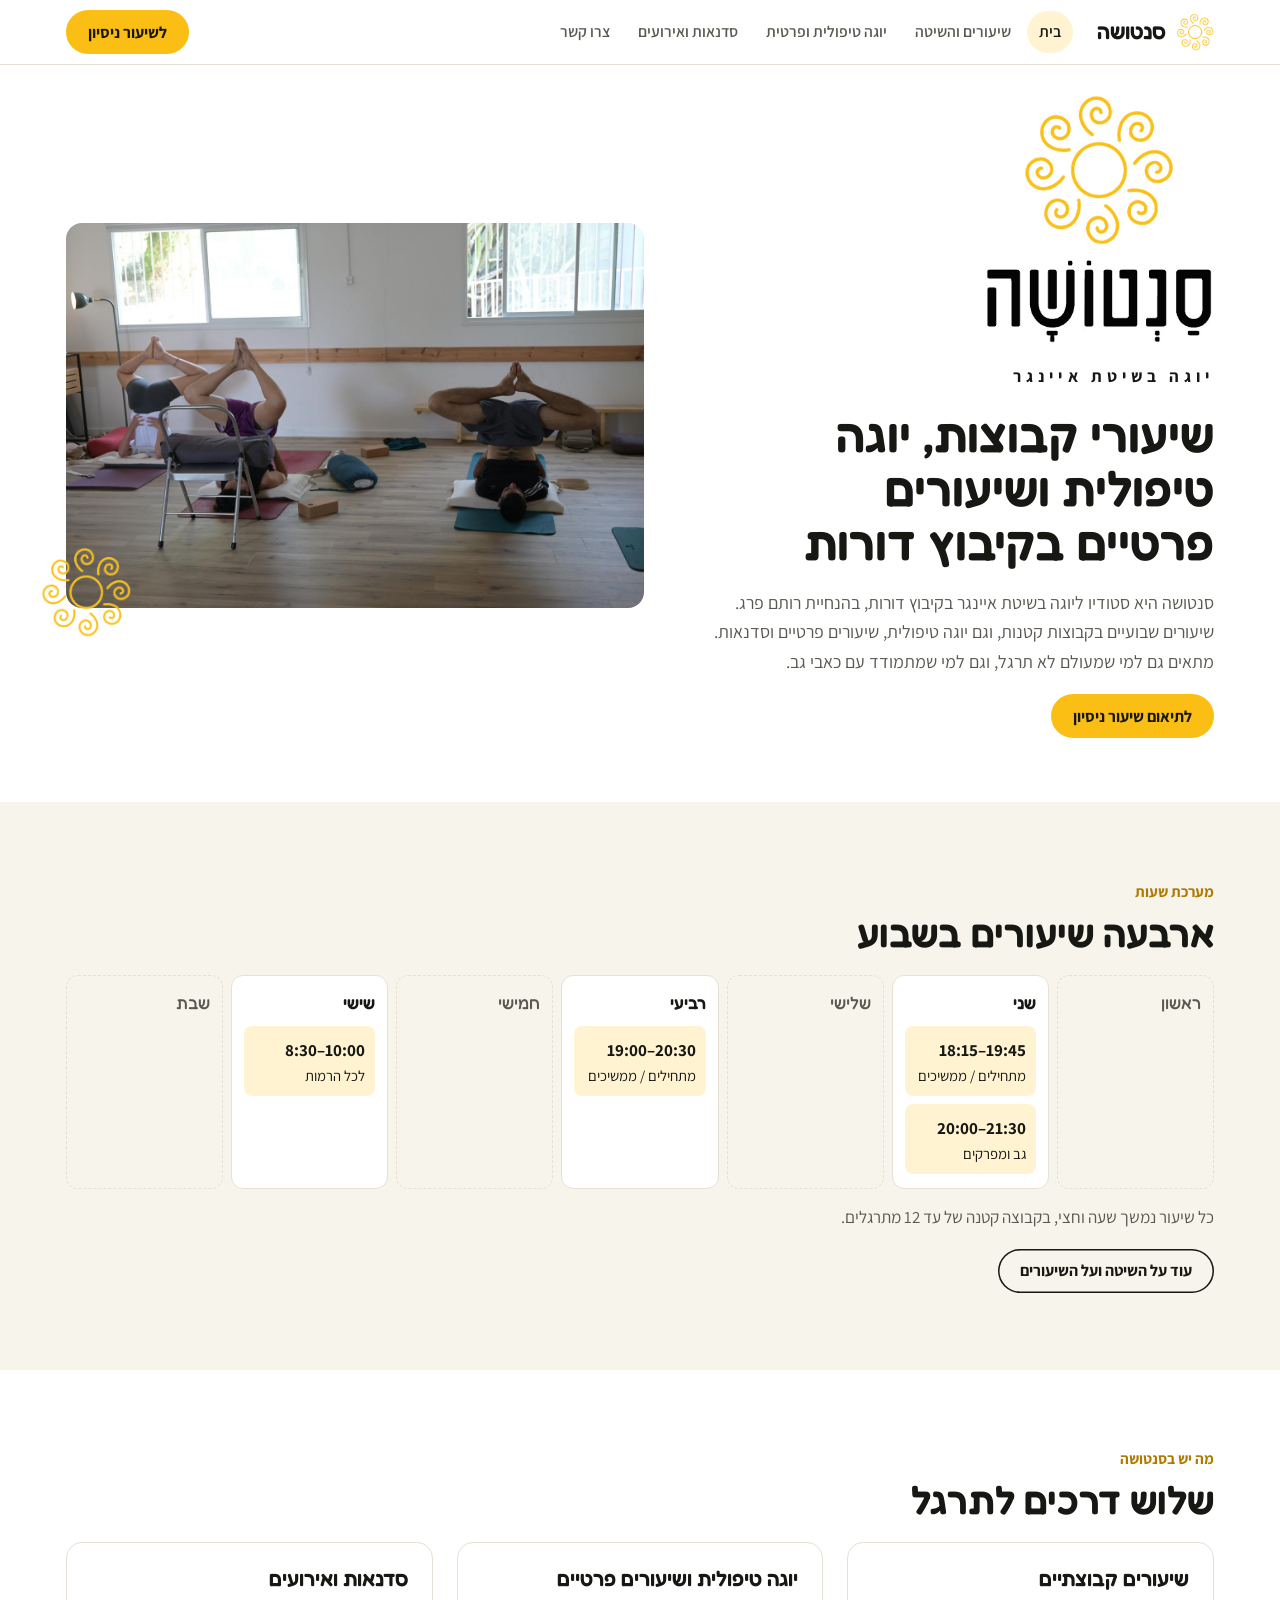
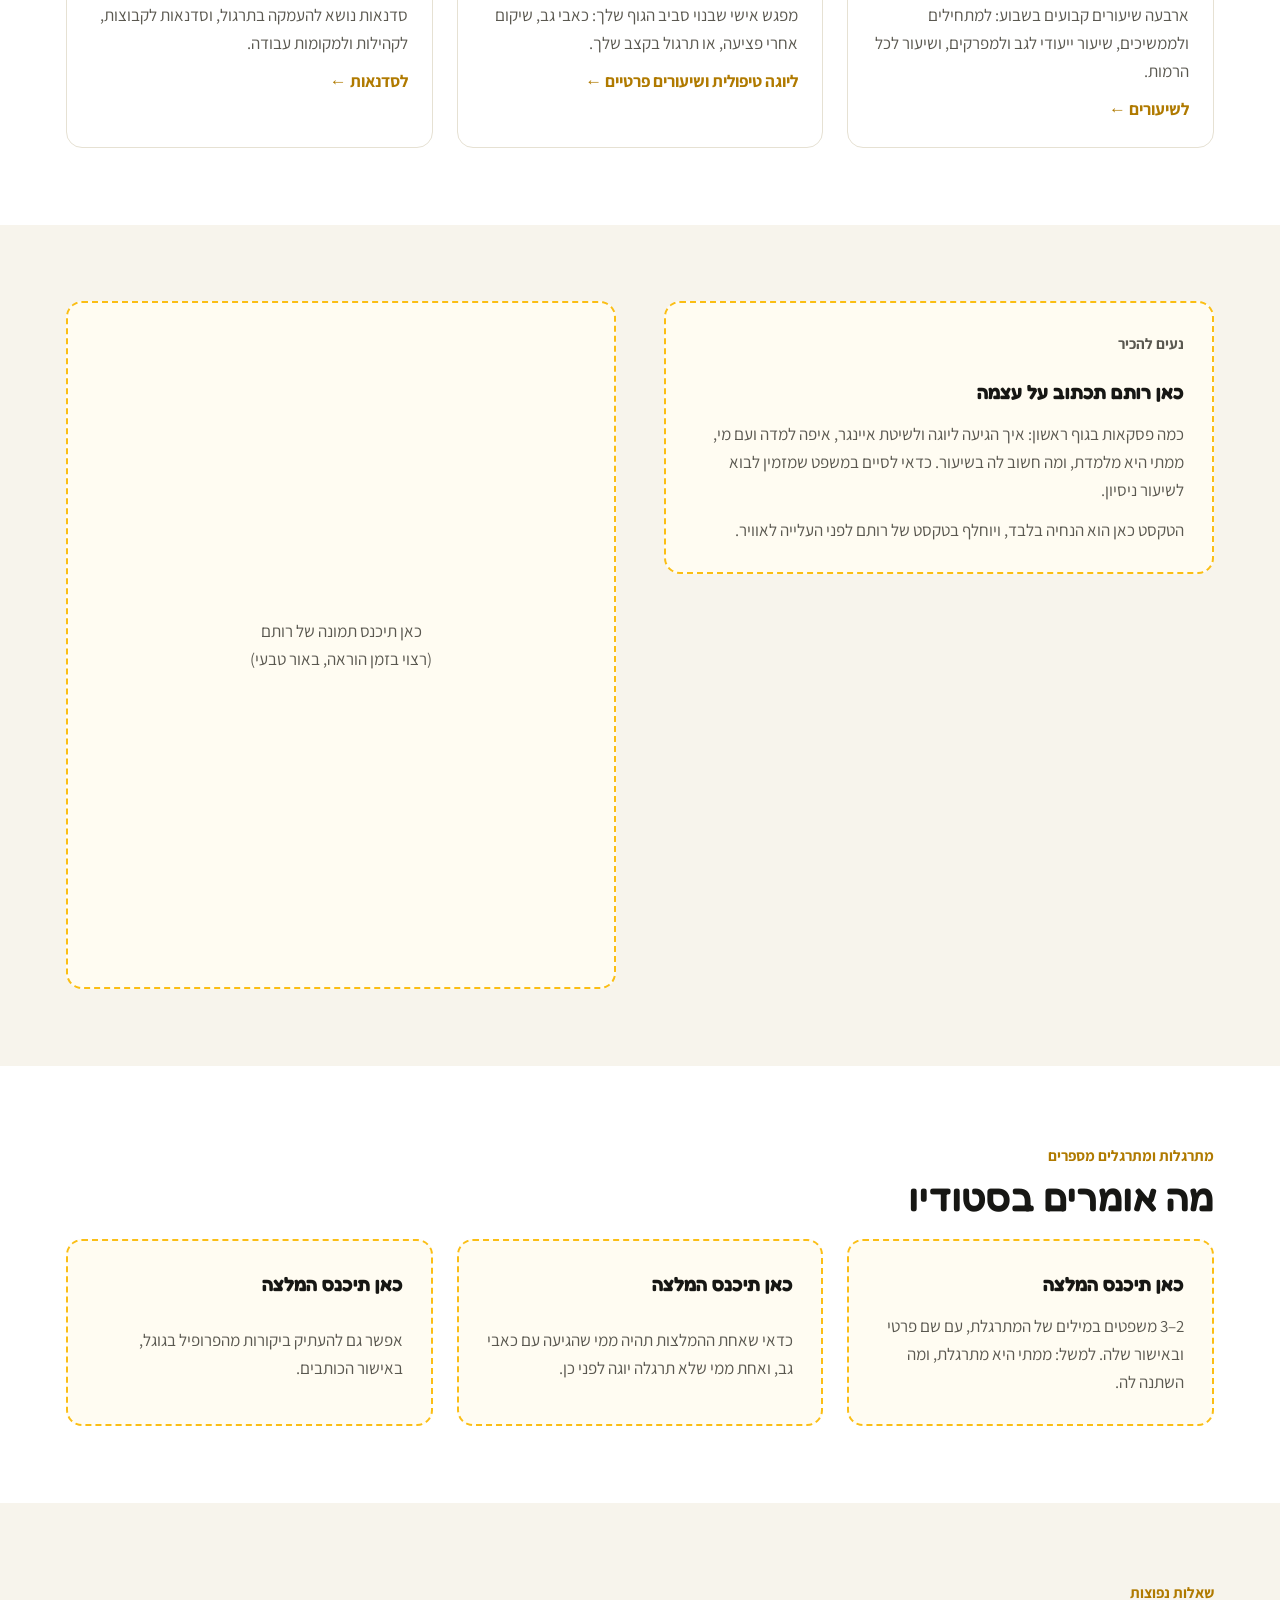
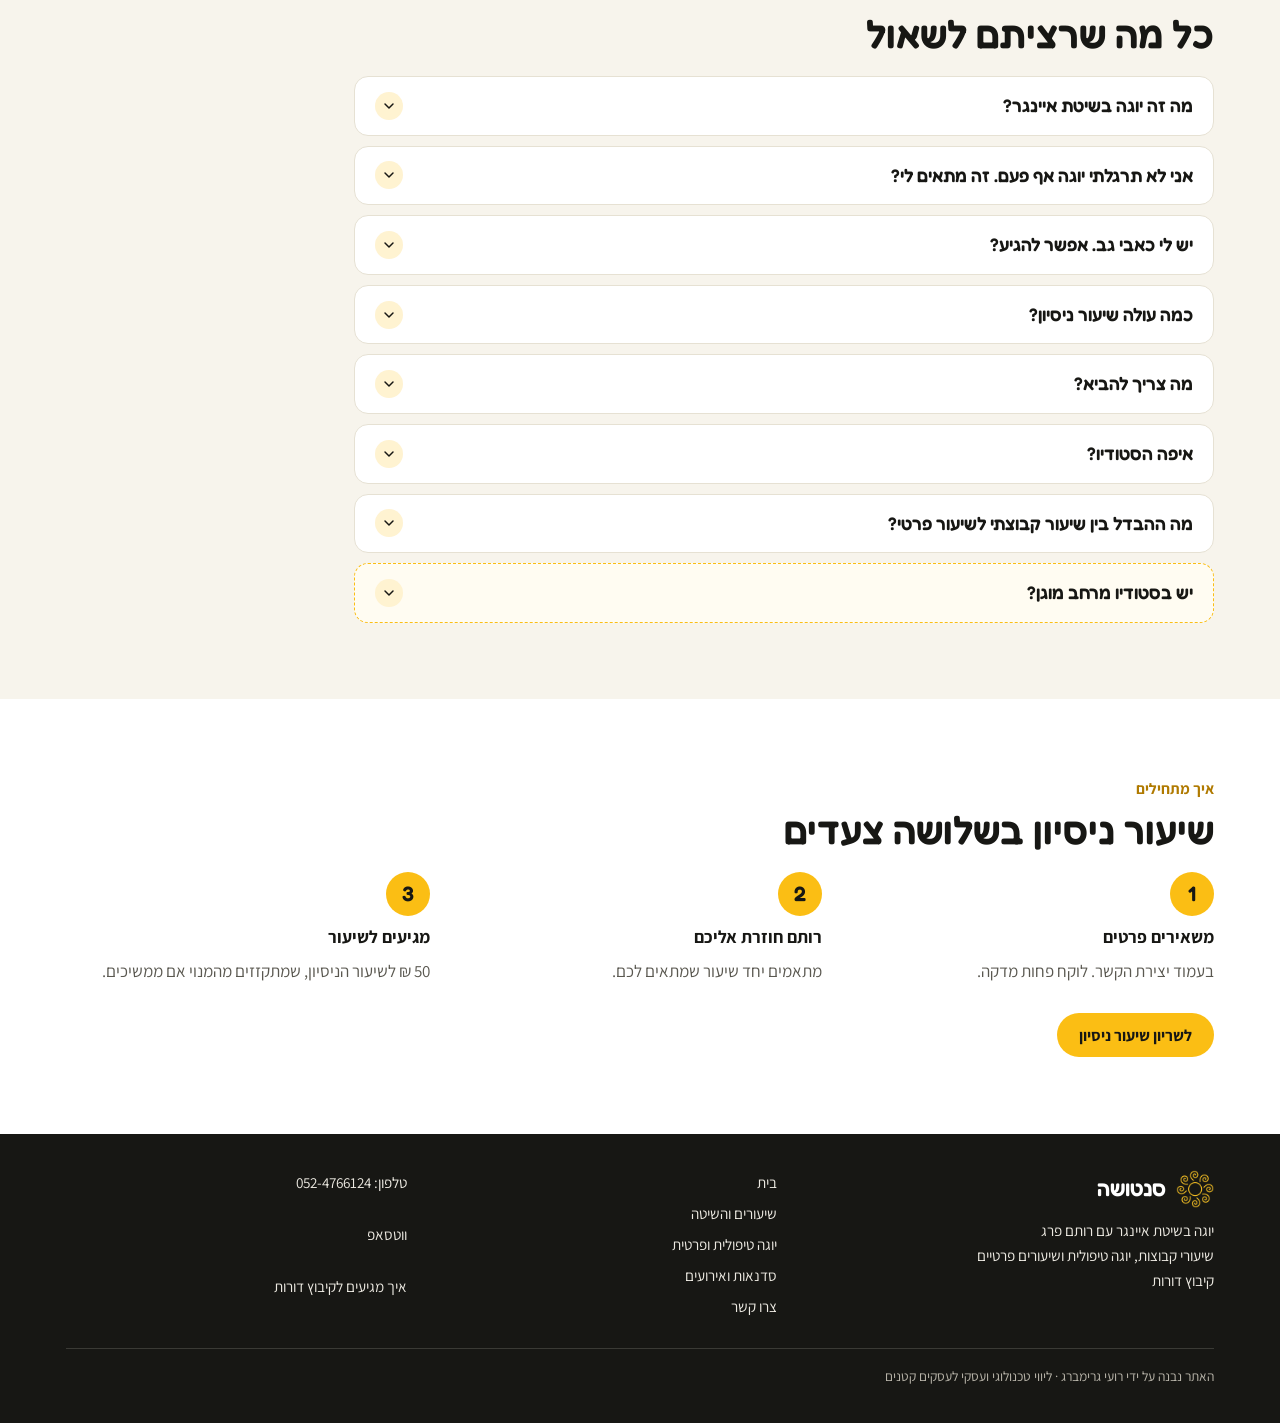
==== index.html @ 76616e7e "Santosha site: move to GitHub Pages, approved wording (Sderot, יוגה טיפולית, כאבי גב תחתון) Co-Autho" ====
<!DOCTYPE html>
<html lang="he" dir="rtl">
<head>
<meta charset="utf-8">
<meta name="viewport" content="width=device-width, initial-scale=1">
<title>יוגה בשיטת איינגר בקיבוץ דורות, ליד שדרות | סנטושה</title>
<meta name="description" content="סנטושה – יוגה בשיטת איינגר עם רותם פרג בקיבוץ דורות, שער הנגב, ליד שדרות. שיעורי קבוצות, יוגה טיפולית, שיעורים פרטיים וסדנאות. שריינו שיעור ניסיון ב-50 ₪.">
<link rel="canonical" href="https://santosha-iyengar-yoga.netlify.app/">
<meta property="og:type" content="website">
<meta property="og:locale" content="he_IL">
<meta property="og:site_name" content="סנטושה">
<meta property="og:url" content="https://santosha-iyengar-yoga.netlify.app/">
<meta property="og:title" content="יוגה בשיטת איינגר בקיבוץ דורות, ליד שדרות | סנטושה">
<meta property="og:description" content="סנטושה – יוגה בשיטת איינגר עם רותם פרג בקיבוץ דורות, שער הנגב, ליד שדרות. שיעורי קבוצות, יוגה טיפולית, שיעורים פרטיים וסדנאות. שריינו שיעור ניסיון ב-50 ₪.">
<meta property="og:image" content="https://santosha-iyengar-yoga.netlify.app/img/og-santosha.jpg">
<meta property="og:image:width" content="1200">
<meta property="og:image:height" content="630">
<meta name="twitter:card" content="summary_large_image">
<script type="application/ld+json">{
 "@context": "https://schema.org",
 "@type": "SportsActivityLocation",
 "name": "סנטושה",
 "description": "סטודיו ליוגה בשיטת איינגר בקיבוץ דורות: שיעורי קבוצות, יוגה טיפולית, שיעורים פרטיים וסדנאות.",
 "url": "https://santosha-iyengar-yoga.netlify.app/",
 "image": "https://santosha-iyengar-yoga.netlify.app/img/og-santosha.jpg",
 "logo": "https://santosha-iyengar-yoga.netlify.app/img/santosha-logo.png",
 "telephone": "+972-52-476-6124",
 "address": {
  "@type": "PostalAddress",
  "addressLocality": "קיבוץ דורות",
  "addressRegion": "מועצה אזורית שער הנגב",
  "addressCountry": "IL"
 },
 "areaServed": [
  "קיבוץ דורות",
  "שער הנגב",
  "שדרות",
  "נתיבות"
 ],
 "openingHoursSpecification": [
  {
   "@type": "OpeningHoursSpecification",
   "dayOfWeek": "https://schema.org/Monday",
   "opens": "18:15",
   "closes": "21:30"
  },
  {
   "@type": "OpeningHoursSpecification",
   "dayOfWeek": "https://schema.org/Wednesday",
   "opens": "19:00",
   "closes": "20:30"
  },
  {
   "@type": "OpeningHoursSpecification",
   "dayOfWeek": "https://schema.org/Friday",
   "opens": "08:30",
   "closes": "10:00"
  }
 ],
 "founder": {
  "@type": "Person",
  "name": "רותם פרג",
  "jobTitle": "מורה ליוגה בשיטת איינגר"
 },
 "knowsAbout": [
  "יוגה בשיטת איינגר",
  "יוגה טיפולית",
  "יוגה לכאבי גב"
 ]
}</script>
<script type="application/ld+json">{
 "@context": "https://schema.org",
 "@type": "FAQPage",
 "mainEntity": [
  {
   "@type": "Question",
   "name": "מה זה יוגה בשיטת איינגר?",
   "acceptedAnswer": {
    "@type": "Answer",
    "text": "שיטה שפיתח ב.ק.ס. איינגר, שמתמקדת בדיוק וביישור נכון של הגוף בכל תנוחה. בשיעור עובדים עם אביזרי עזר כמו כיסאות, לבנים, חגורות ובולסטרים, כך שכל מתרגל יכול להגיע לתנוחה בצורה בטוחה, בכל גיל ובכל מצב גופני."
   }
  },
  {
   "@type": "Question",
   "name": "אני לא תרגלתי יוגה אף פעם. זה מתאים לי?",
   "acceptedAnswer": {
    "@type": "Answer",
    "text": "כן. השיעורים בימי שני ב-18:15 וברביעי ב-19:00 מיועדים למתחילים ולממשיכים, עם הסבר מפורט על כל תנוחה. גם בשיעור לכל הרמות בשישי כל תנוחה מוצגת בכמה גרסאות."
   }
  },
  {
   "@type": "Question",
   "name": "יש לי כאבי גב. אפשר להגיע?",
   "acceptedAnswer": {
    "@type": "Answer",
    "text": "כן. השיעור בימי שני ב-20:00 מוקדש לגב ולמפרקים, עם הרבה תמיכה של אביזרים. חשוב לספר לרותם על הכאב לפני השיעור, ובמקרה של פציעה או כאב חריף להתייעץ קודם עם רופא או פיזיותרפיסט."
   }
  },
  {
   "@type": "Question",
   "name": "כמה עולה שיעור ניסיון?",
   "acceptedAnswer": {
    "@type": "Answer",
    "text": "50 ₪. מי שממשיך למנוי מקבל את הסכום בקיזוז מהתשלום הראשון. פרטים על מנויים וכרטיסיות מקבלים בשיחה עם רותם."
   }
  },
  {
   "@type": "Question",
   "name": "מה צריך להביא?",
   "acceptedAnswer": {
    "@type": "Answer",
    "text": "בגדים נוחים שמאפשרים תנועה ובקבוק מים. מתרגלים יחפים, וכל האביזרים מחכים בסטודיו."
   }
  },
  {
   "@type": "Question",
   "name": "איפה הסטודיו?",
   "acceptedAnswer": {
    "@type": "Answer",
    "text": "בקיבוץ דורות שבמועצה האזורית שער הנגב. את הוראות ההגעה המדויקות רותם שולחת כשמתאמים את השיעור."
   }
  },
  {
   "@type": "Question",
   "name": "מה ההבדל בין שיעור קבוצתי לשיעור פרטי?",
   "acceptedAnswer": {
    "@type": "Answer",
    "text": "בשיעור הקבוצתי מתרגלים עד 12 אנשים, עם תשומת לב אישית בתוך הקבוצה. שיעור פרטי הוא מפגש אחד על אחד, שנבנה סביב צורך מסוים, כמו כאב, פציעה או מגבלה, ומסתיים ברצף תרגול לבית."
   }
  }
 ]
}</script>
<meta name="robots" content="noindex">
<link rel="icon" href="img/santosha-sun.png">
<link rel="preconnect" href="https://fonts.googleapis.com">
<link rel="preconnect" href="https://fonts.gstatic.com" crossorigin>
<link rel="stylesheet" href="https://fonts.googleapis.com/css2?family=Fredoka:wght@500;600&family=Assistant:wght@400;600;700&display=swap">
<link rel="stylesheet" href="css/site.css">
</head>
<body>
<header class="top">
  <div class="wrap">
    <a class="brand" href="index.html"><img src="img/santosha-sun.png" alt="">סנטושה</a>
    <nav class="nav" aria-label="ניווט ראשי"><a href="index.html">בית</a><a href="classes.html">שיעורים והשיטה</a><a href="private.html">יוגה טיפולית ופרטית</a><a href="workshops.html">סדנאות ואירועים</a><a href="contact.html">צרו קשר</a></nav>
    <a class="btn" href="contact.html">לשיעור ניסיון</a>
  </div>
</header>
<main>

<section class="hero">
  <div class="wrap">
    <div class="hero-text">
      <img class="hero-logo" src="img/santosha-logo.png" alt="סנטושה">
      <p class="method">יוגה בשיטת איינגר</p>
      <h1>שיעורי קבוצות, יוגה טיפולית ושיעורים פרטיים בקיבוץ דורות</h1>
      <p class="lead">סנטושה היא סטודיו ליוגה בשיטת איינגר בקיבוץ דורות, בהנחיית רותם פרג. שיעורים שבועיים בקבוצות קטנות, וגם יוגה טיפולית, שיעורים פרטיים וסדנאות. מתאים גם למי שמעולם לא תרגל, וגם למי שמתמודד עם כאבי גב.</p>
      <div class="hero-cta"><a class="btn" href="contact.html">לתיאום שיעור ניסיון</a></div>
    </div>
    <div class="hero-photo">
      <img class="photo" src="img/iyengar-yoga-class-dorot.jpg" alt="מתרגלים בשיעור, בתנוחות הפוכות עם כיסא, בולסטרים ולבנים">
      <img class="sunmark" src="img/santosha-sun.png" alt="">
    </div>
  </div>
</section>
<section class="band alt">
  <div class="wrap">
    <p class="eyebrow">מערכת שעות</p>
    <h2>ארבעה שיעורים בשבוע</h2>
    <div class="week" role="list">
  <div class="day off" role="listitem"><span class="dn">ראשון</span></div>
  <div class="day" role="listitem"><span class="dn">שני</span>
    <div class="cls"><span class="t">18:15–19:45</span><span class="n">מתחילים / ממשיכים</span></div>
    <div class="cls"><span class="t">20:00–21:30</span><span class="n">גב ומפרקים</span></div></div>
  <div class="day off" role="listitem"><span class="dn">שלישי</span></div>
  <div class="day" role="listitem"><span class="dn">רביעי</span>
    <div class="cls"><span class="t">19:00–20:30</span><span class="n">מתחילים / ממשיכים</span></div></div>
  <div class="day off" role="listitem"><span class="dn">חמישי</span></div>
  <div class="day" role="listitem"><span class="dn">שישי</span>
    <div class="cls"><span class="t">8:30–10:00</span><span class="n">לכל הרמות</span></div></div>
  <div class="day off" role="listitem"><span class="dn">שבת</span></div>
</div>
    <p class="week-note">כל שיעור נמשך שעה וחצי, בקבוצה קטנה של עד 12 מתרגלים.</p>
    <p style="margin-top:18px"><a class="btn ghost" href="classes.html">עוד על השיטה ועל השיעורים</a></p>
  </div>
</section>
<section class="band">
  <div class="wrap">
    <p class="eyebrow">מה יש בסנטושה</p>
    <h2>שלוש דרכים לתרגל</h2>
    <div class="grid3">
      <a class="card" href="classes.html"><h3>שיעורים קבוצתיים</h3><p>ארבעה שיעורים קבועים בשבוע: למתחילים ולממשיכים, שיעור ייעודי לגב ולמפרקים, ושיעור לכל הרמות.</p><span class="more">לשיעורים ←</span></a>
      <a class="card" href="private.html"><h3>יוגה טיפולית ושיעורים פרטיים</h3><p>מפגש אישי שבנוי סביב הגוף שלך: כאבי גב, שיקום אחרי פציעה, או תרגול בקצב שלך.</p><span class="more">ליוגה טיפולית ושיעורים פרטיים ←</span></a>
      <a class="card" href="workshops.html"><h3>סדנאות ואירועים</h3><p>סדנאות נושא להעמקה בתרגול, וסדנאות לקבוצות, לקהילות ולמקומות עבודה.</p><span class="more">לסדנאות ←</span></a>
    </div>
  </div>
</section>
<section class="band alt" id="rotem">
  <div class="wrap grid2" style="align-items:start">
    <div class="placeholder">
      <p class="eyebrow">נעים להכיר</p>
      <strong>כאן רותם תכתוב על עצמה</strong>
      <p>כמה פסקאות בגוף ראשון: איך הגיעה ליוגה ולשיטת איינגר, איפה למדה ועם מי, ממתי היא מלמדת, ומה חשוב לה בשיעור. כדאי לסיים במשפט שמזמין לבוא לשיעור ניסיון.</p>
      <p>הטקסט כאן הוא הנחיה בלבד, ויוחלף בטקסט של רותם לפני העלייה לאוויר.</p>
    </div>
    <div class="ph-photo">כאן תיכנס תמונה של רותם<br>(רצוי בזמן הוראה, באור טבעי)</div>
  </div>
</section>
<section class="band" id="reviews">
  <div class="wrap">
    <p class="eyebrow">מתרגלות ומתרגלים מספרים</p>
    <h2>מה אומרים בסטודיו</h2>
    <div class="grid3">
      <div class="placeholder"><strong>כאן תיכנס המלצה</strong><p>2–3 משפטים במילים של המתרגלת, עם שם פרטי ובאישור שלה. למשל: ממתי היא מתרגלת, ומה השתנה לה.</p></div>
      <div class="placeholder"><strong>כאן תיכנס המלצה</strong><p>כדאי שאחת ההמלצות תהיה ממי שהגיעה עם כאבי גב, ואחת ממי שלא תרגלה יוגה לפני כן.</p></div>
      <div class="placeholder"><strong>כאן תיכנס המלצה</strong><p>אפשר גם להעתיק ביקורות מהפרופיל בגוגל, באישור הכותבים.</p></div>
    </div>
  </div>
</section>
<section class="band alt" id="faq">
  <div class="wrap">
    <p class="eyebrow">שאלות נפוצות</p>
    <h2>כל מה שרציתם לשאול</h2>
    <div class="faq"><details><summary>מה זה יוגה בשיטת איינגר?</summary><p>שיטה שפיתח ב.ק.ס. איינגר, שמתמקדת בדיוק וביישור נכון של הגוף בכל תנוחה. בשיעור עובדים עם אביזרי עזר כמו כיסאות, לבנים, חגורות ובולסטרים, כך שכל מתרגל יכול להגיע לתנוחה בצורה בטוחה, בכל גיל ובכל מצב גופני.</p></details><details><summary>אני לא תרגלתי יוגה אף פעם. זה מתאים לי?</summary><p>כן. השיעורים בימי שני ב-18:15 וברביעי ב-19:00 מיועדים למתחילים ולממשיכים, עם הסבר מפורט על כל תנוחה. גם בשיעור לכל הרמות בשישי כל תנוחה מוצגת בכמה גרסאות.</p></details><details><summary>יש לי כאבי גב. אפשר להגיע?</summary><p>כן. השיעור בימי שני ב-20:00 מוקדש לגב ולמפרקים, עם הרבה תמיכה של אביזרים. חשוב לספר לרותם על הכאב לפני השיעור, ובמקרה של פציעה או כאב חריף להתייעץ קודם עם רופא או פיזיותרפיסט.</p></details><details><summary>כמה עולה שיעור ניסיון?</summary><p>50 ₪. מי שממשיך למנוי מקבל את הסכום בקיזוז מהתשלום הראשון. פרטים על מנויים וכרטיסיות מקבלים בשיחה עם רותם.</p></details><details><summary>מה צריך להביא?</summary><p>בגדים נוחים שמאפשרים תנועה ובקבוק מים. מתרגלים יחפים, וכל האביזרים מחכים בסטודיו.</p></details><details><summary>איפה הסטודיו?</summary><p>בקיבוץ דורות שבמועצה האזורית שער הנגב. את הוראות ההגעה המדויקות רותם שולחת כשמתאמים את השיעור.</p></details><details><summary>מה ההבדל בין שיעור קבוצתי לשיעור פרטי?</summary><p>בשיעור הקבוצתי מתרגלים עד 12 אנשים, עם תשומת לב אישית בתוך הקבוצה. שיעור פרטי הוא מפגש אחד על אחד, שנבנה סביב צורך מסוים, כמו כאב, פציעה או מגבלה, ומסתיים ברצף תרגול לבית.</p></details><details class="todo"><summary>יש בסטודיו מרחב מוגן?</summary><p>כאן רותם תכתוב את התשובה: איפה המרחב המוגן הקרוב ומה עושים בזמן התרעה. (עד שתיכתב תשובה, השאלה הזו לא נכנסת לנתונים המובנים.)</p></details></div>
  </div>
</section>
<section class="band">
  <div class="wrap">
    <p class="eyebrow">איך מתחילים</p>
    <h2>שיעור ניסיון בשלושה צעדים</h2>
    <ol class="steps">
      <li><strong>משאירים פרטים</strong><span>בעמוד יצירת הקשר. לוקח פחות מדקה.</span></li>
      <li><strong>רותם חוזרת אליכם</strong><span>מתאמים יחד שיעור שמתאים לכם.</span></li>
      <li><strong>מגיעים לשיעור</strong><span>50 ₪ לשיעור הניסיון, שמתקזזים מהמנוי אם ממשיכים.</span></li>
    </ol>
    <p style="margin-top:28px"><a class="btn" href="contact.html">לשריון שיעור ניסיון</a></p>
  </div>
</section>
</main>
<footer>
  <div class="wrap">
    <div>
      <a class="brand" href="index.html"><img src="img/santosha-sun.png" alt="">סנטושה</a>
      <p style="margin-top:10px">יוגה בשיטת איינגר עם רותם פרג<br>שיעורי קבוצות, יוגה טיפולית ושיעורים פרטיים<br>קיבוץ דורות</p>
    </div>
    <ul><li><a href="index.html">בית</a></li><li><a href="classes.html">שיעורים והשיטה</a></li><li><a href="private.html">יוגה טיפולית ופרטית</a></li><li><a href="workshops.html">סדנאות ואירועים</a></li><li><a href="contact.html">צרו קשר</a></li></ul>
    <ul>
      <li>טלפון: <span class="ltr">052-4766124</span></li>
      <li><a href="https://wa.me/972524766124">ווטסאפ</a></li>
      <li><a href="https://www.google.com/maps/search/?api=1&query=%D7%A7%D7%99%D7%91%D7%95%D7%A5+%D7%93%D7%95%D7%A8%D7%95%D7%AA">איך מגיעים לקיבוץ דורות</a></li>
    </ul>
    <p class="credit">האתר נבנה על ידי רועי גרימברג · ליווי טכנולוגי ועסקי לעסקים קטנים</p>
  </div>
</footer>
<script src="js/site.js"></script>
</body>
</html>
---- css/site.css ----
/*
VOICE: calm, warm, precise. A small studio that cares about every body.
IDEA: the studio's weekly timetable pinned by the door, under the Santosha sun.
PICTURE: real class photos with props; the sun mark as the one recurring motif.
COLOUR and TYPE: white ground, ink text, the logo's sun-gold as the single accent. Fredoka for titles (rounded like the wordmark), Assistant for text.
LAYOUT: full-width bands, content to 1180px, one column on phones.
*/
:root{
  color-scheme:light;
  --paper:#FFFFFF;
  --paper-2:#F7F4EC;
  --tint:#FFF3D1;
  --ink:#171714;
  --muted:#5A5850;
  --line:#E6E1D3;
  --sun:#FBBE14;
  --sun-deep:#B07A00;
  --error:#A3412F;
  --font-display:"Fredoka","Varela Round","Assistant",Arial,sans-serif;
  --font-body:"Assistant","Segoe UI",Arial,sans-serif;
}
:root[data-theme=dark],:root[data-theme=light]{color-scheme:light}
*{box-sizing:border-box;min-width:0}
[hidden]{display:none!important}
html{background:var(--paper);scroll-padding-top:84px}
body{margin:0;background:var(--paper);color:var(--ink);font:17px/1.65 var(--font-body);overflow-x:clip}
h1,h2,h3{font-family:var(--font-display);font-weight:600;line-height:1.12;text-wrap:balance;margin:0}
p{margin:0}
a{color:inherit}
img{display:block;max-width:100%}
:focus-visible{outline:3px solid var(--sun-deep);outline-offset:3px}
.wrap{max-width:1180px;margin-inline:auto;padding-left:max(16px,env(safe-area-inset-left,0px));padding-right:max(16px,env(safe-area-inset-right,0px))}
.band{padding-block:clamp(44px,6vw,80px)}
.band.alt{background:var(--paper-2)}
.eyebrow{font-size:.95rem;color:var(--sun-deep);font-weight:700;margin-bottom:8px}
.band h2{font-size:clamp(1.75rem,3.6vw,2.4rem);margin-bottom:20px}
.lead{font-size:1.12rem;color:var(--muted);max-width:60ch}
.prose{display:grid;gap:14px;max-width:68ch}
.prose p{color:#2c2b27}

/* header */
.top{position:sticky;top:0;z-index:20;background:rgba(255,255,255,.94);backdrop-filter:blur(8px);border-bottom:1px solid var(--line)}
.top .wrap{display:flex;align-items:center;gap:12px 24px;padding-block:10px;flex-wrap:wrap}
.brand{display:flex;align-items:center;gap:10px;font-family:var(--font-display);font-size:1.35rem;font-weight:600;text-decoration:none}
.brand img{width:38px;height:38px}
.nav{display:flex;gap:4px;overflow-x:auto;flex:1;scrollbar-width:none}
.nav::-webkit-scrollbar{display:none}
.nav a{flex:none;text-decoration:none;padding:8px 12px;border-radius:999px;font-weight:600;font-size:.98rem;color:var(--muted)}
.nav a:hover{color:var(--ink);background:var(--paper-2)}
.nav a[aria-current=page]{color:var(--ink);background:var(--tint)}
.btn{display:inline-flex;align-items:center;justify-content:center;gap:8px;min-height:44px;background:var(--sun);color:var(--ink);font:700 1rem var(--font-body);padding:10px 22px;border-radius:999px;border:0;text-decoration:none;cursor:pointer;transition:transform .15s ease,background-color .15s ease}
.btn:hover{background:#FFCB3A;transform:translateY(-1px)}
.btn.ghost{background:transparent;box-shadow:inset 0 0 0 1.5px var(--ink)}
.btn.ghost:hover{background:var(--tint)}
.top .btn{flex:none}

/* page title band */
.pagehead{padding-block:clamp(36px,5vw,64px) clamp(28px,4vw,48px);background:var(--paper-2);border-bottom:1px solid var(--line)}
.pagehead .wrap{display:grid;grid-template-columns:auto 1fr;gap:20px;align-items:center}
.pagehead img{width:72px;height:72px}
.pagehead h1{font-size:clamp(2rem,4.6vw,3rem)}
.pagehead p{margin-top:8px;color:var(--muted);font-size:1.1rem;max-width:60ch}

/* hero */
.hero{padding-block:28px 64px}
.hero .wrap{display:grid;grid-template-columns:.95fr 1.05fr;gap:48px;align-items:center}
.hero-text{display:grid;gap:18px;justify-items:start}
.hero-logo{width:min(230px,56vw)}
.method{font-size:1.05rem;letter-spacing:.3em;font-weight:700}
.hero h1{font-size:clamp(2rem,4.4vw,3rem)}
.hero-cta{display:flex;flex-wrap:wrap;gap:12px 16px;align-items:center}
.note{font-size:.95rem;color:var(--muted)}
.photo{width:100%;object-fit:cover;border-radius:16px}
.hero .photo{aspect-ratio:3/2}
.hero-photo{position:relative}
.sunmark{position:absolute;width:92px;height:92px;left:-26px;bottom:-30px;animation:turn 60s linear infinite}
@keyframes turn{to{transform:rotate(360deg)}}

/* week strip */
.week{display:grid;grid-template-columns:repeat(7,minmax(0,1fr));gap:8px}
.day{display:grid;align-content:start;gap:8px;min-height:170px;padding:14px 12px;border-radius:12px;background:var(--paper);border:1px solid var(--line)}
.day.off{background:transparent;border-style:dashed}
.day .dn{font-family:var(--font-display);font-weight:600;font-size:1.05rem}
.day.off .dn{color:var(--muted);font-weight:500}
.cls{display:grid;gap:2px;padding:10px;border-radius:8px;background:var(--tint)}
.cls .t{direction:ltr;text-align:right;font-weight:700;font-variant-numeric:tabular-nums;white-space:nowrap}
.cls .n{font-size:.92rem;line-height:1.35}
.week-note{margin-top:14px;color:var(--muted)}

/* cards and grids */
.grid3{display:grid;grid-template-columns:repeat(3,minmax(0,1fr));gap:24px}
.grid2{display:grid;grid-template-columns:repeat(2,minmax(0,1fr));gap:48px;align-items:center}
.card{display:grid;gap:10px;align-content:start;padding:24px;border-radius:16px;background:var(--paper);border:1px solid var(--line);text-decoration:none}
a.card:hover{border-color:var(--sun);box-shadow:0 6px 20px rgba(23,23,20,.06)}
.card h3{font-size:1.3rem}
.card p{color:var(--muted)}
.card .more{font-weight:700;color:var(--sun-deep)}
.points{display:grid;gap:22px}
.points h3{font-size:1.25rem;margin-bottom:4px}
.points p{color:var(--muted)}
.props{display:flex;flex-wrap:wrap;gap:8px;margin:10px 0 0;padding:0;list-style:none}
.props li{font-size:.9rem;padding:4px 12px;border-radius:999px;background:var(--tint)}
ul.ticks{margin:0;padding:0;list-style:none;display:grid;gap:10px}
ul.ticks li{position:relative;padding-inline-start:28px}
ul.ticks li::before{content:"";position:absolute;inset-inline-start:0;top:.45em;width:14px;height:14px;border-radius:50%;background:var(--sun)}
figure{margin:0}
figcaption{font-size:.9rem;color:var(--muted);margin-top:8px}
.gallery{display:grid;grid-template-columns:1.4fr 1fr;grid-template-rows:auto auto;gap:16px}
.gallery img{width:100%;height:100%;object-fit:cover;border-radius:14px}
.gallery .tall{grid-row:span 2}
blockquote{margin:0;padding:20px 24px;border-radius:14px;background:var(--tint);font-size:1.1rem}
blockquote cite{display:block;margin-top:8px;font-style:normal;font-size:.92rem;color:var(--muted)}

/* class table */
.classes{display:grid;gap:14px}
.classrow{display:grid;grid-template-columns:9rem 1fr;gap:6px 24px;padding:20px 22px;border-radius:14px;background:var(--paper);border:1px solid var(--line)}
.classrow .when{font-family:var(--font-display);font-size:1.2rem;font-weight:600}
.classrow .when span{display:block;direction:ltr;text-align:right;font-family:var(--font-body);font-weight:700;font-variant-numeric:tabular-nums;font-size:1rem;color:var(--sun-deep);white-space:nowrap}
.classrow h3{font-size:1.25rem}
.classrow p{color:var(--muted)}

/* steps (a real sequence) */
.steps{display:grid;grid-template-columns:repeat(3,minmax(0,1fr));gap:28px;padding:0;margin:0;list-style:none;counter-reset:s}
.steps li{counter-increment:s;display:grid;gap:6px;align-content:start}
.steps li::before{content:counter(s);display:grid;place-items:center;width:44px;height:44px;border-radius:50%;background:var(--sun);font-family:var(--font-display);font-weight:600;font-size:1.3rem}
.steps strong{font-size:1.1rem}
.steps span{color:var(--muted)}

/* placeholder for Rotem's own text */
.placeholder{display:grid;gap:12px;padding:28px;border:2px dashed var(--sun);border-radius:16px;background:#FFFCF2}
.placeholder strong{font-family:var(--font-display);font-size:1.2rem}
.placeholder p{color:var(--muted)}
.ph-photo{display:grid;place-items:center;aspect-ratio:4/5;border:2px dashed var(--sun);border-radius:16px;background:#FFFCF2;color:var(--muted);text-align:center;padding:16px}

/* events */
.events{display:grid;gap:16px}
.event{display:grid;grid-template-columns:110px 1fr auto;gap:20px;align-items:center;padding:20px;border-radius:16px;background:var(--paper);border:1px solid var(--line)}
.event.sample{border-style:dashed}
.date{display:grid;place-items:center;text-align:center;padding:12px 6px;border-radius:12px;background:var(--tint);font-variant-numeric:tabular-nums}
.date b{font-family:var(--font-display);font-size:2rem;line-height:1}
.date span{font-size:.95rem;font-weight:600}
.event h3{font-size:1.3rem}
.event .meta{color:var(--sun-deep);font-weight:700;font-size:.95rem}
.event .meta .ltr{white-space:nowrap}
.event p{color:var(--muted)}
.badge{display:inline-block;font-size:.8rem;font-weight:700;padding:2px 10px;border-radius:999px;background:var(--paper-2);border:1px solid var(--line);color:var(--muted);margin-inline-start:8px;vertical-align:middle}
.empty{padding:28px;border-radius:16px;border:1px dashed var(--line);text-align:center;color:var(--muted)}

/* forms */
.formbox{background:var(--paper);border:1px solid var(--line);border-radius:16px;padding:28px}
form{display:grid;gap:18px}
.row{display:grid;grid-template-columns:1fr 1fr;gap:16px}
.field{display:grid;gap:6px}
label,.legend{font-weight:700}
.opt{font-weight:400;color:var(--muted);font-size:.92rem}
input[type=text],input[type=tel],input[type=number],select,textarea{font:inherit;font-size:16px;color:var(--ink);background:var(--paper);border:1.5px solid var(--line);border-radius:10px;padding:11px 14px;width:100%;min-height:44px}
input[type=tel]{direction:ltr;text-align:right}
textarea{min-height:90px;resize:vertical}
input:focus,select:focus,textarea:focus{border-color:var(--sun-deep);outline:none;box-shadow:0 0 0 3px var(--tint)}
fieldset{border:0;padding:0;margin:0;display:grid;gap:10px}
.choices{display:grid;grid-template-columns:1fr 1fr;gap:10px}
.choice{position:relative;font-weight:400}
.choice input{position:absolute;opacity:0;inset:0;cursor:pointer;margin:0}
.choice span{display:grid;gap:2px;padding:10px 14px;border:1.5px solid var(--line);border-radius:10px;background:var(--paper);height:100%;min-height:44px}
.choice b{font-variant-numeric:tabular-nums}
.choice small{color:var(--muted);font-size:.88rem}
.choice input:checked+span{border-color:var(--sun-deep);background:var(--tint)}
.choice input:focus-visible+span{outline:3px solid var(--sun-deep);outline-offset:2px}
.consent{display:flex;gap:10px;align-items:flex-start;font-weight:400;font-size:.95rem}
.consent input{margin-top:5px;width:20px;height:20px;accent-color:var(--sun-deep);flex:none}
.err{color:var(--error);font-weight:700}
.submit{justify-self:start;padding-inline:34px}
.submit[disabled]{opacity:.6;cursor:wait}
.done{display:grid;gap:12px;justify-items:start}
.done img{width:64px}
.done h3{font-size:1.5rem}
.done p{color:var(--muted)}
.small{font-size:.88rem;color:var(--muted)}
.contact-list{display:grid;gap:14px;margin:0;padding:0;list-style:none}
.contact-list b{display:block;font-family:var(--font-display);font-weight:600}
.ltr{direction:ltr;unicode-bidi:isolate;font-variant-numeric:tabular-nums}

/* footer */
footer{padding-block:36px;background:var(--ink);color:#EDEAE2;font-size:.95rem}
footer .wrap{display:grid;grid-template-columns:1.2fr 1fr 1fr;gap:28px}
footer .brand{color:#fff}
footer a{color:#EDEAE2;text-decoration:none}
footer a:hover{text-decoration:underline}
footer ul{list-style:none;margin:0;padding:0;display:grid;gap:6px}
footer .credit{grid-column:1/-1;border-top:1px solid #3a3a35;padding-top:16px;font-size:.85rem;color:#B9B5AA}

@media (max-width:900px){
  .week{grid-template-columns:repeat(4,minmax(0,1fr))}
  .day.off{display:none}
  .grid3{grid-template-columns:1fr 1fr}
}
@media (max-width:820px){
  .hero .wrap,.grid2{grid-template-columns:1fr;gap:28px}
  .hero-photo{order:-1}
  .sunmark{left:auto;right:12px;bottom:-28px;width:70px;height:70px}
  .steps{grid-template-columns:1fr;gap:22px}
  footer .wrap{grid-template-columns:1fr 1fr}
  .event{grid-template-columns:90px 1fr}
  .event .btn{grid-column:1/-1;justify-self:start}
}
@media (max-width:600px){
  body{font-size:16px}
  .week,.grid3,.row,.choices{grid-template-columns:1fr}
  .day{min-height:0;grid-template-columns:4.5rem 1fr;align-items:start}
  .day .dn{padding-top:8px}
  .day .cls+.cls{grid-column:2}
  .classrow{grid-template-columns:1fr}
  .gallery{grid-template-columns:1fr}
  .gallery .tall{grid-row:auto}
  .pagehead .wrap{grid-template-columns:1fr}
  .pagehead img{width:56px;height:56px}
  .formbox{padding:20px}
  .submit{justify-self:stretch}
  .top .btn{display:none}
  .nav{flex-wrap:wrap;overflow:visible;flex-basis:100%;gap:2px}
  .nav a{padding:6px 10px;font-size:.92rem}
  html{scroll-padding-top:130px}
  footer .wrap{grid-template-columns:1fr}
}
@media (prefers-reduced-motion:reduce){*{transition:none!important;animation:none!important}}

/* FAQ accordion */
.faq{display:grid;gap:10px;max-width:860px}
.faq details{background:var(--paper);border:1px solid var(--line);border-radius:14px;transition:border-color .2s ease}
.faq details[open]{border-color:var(--sun)}
.faq summary{list-style:none;cursor:pointer;display:flex;align-items:center;justify-content:space-between;gap:16px;min-height:56px;padding:14px 20px;font-family:var(--font-display);font-weight:600;font-size:1.12rem}
.faq summary::-webkit-details-marker{display:none}
.faq summary::after{content:"";flex:none;width:28px;height:28px;border-radius:50%;background:var(--tint) url("data:image/svg+xml,%3Csvg xmlns='http://www.w3.org/2000/svg' viewBox='0 0 24 24'%3E%3Cpath d='M6 9l6 6 6-6' fill='none' stroke='%23171714' stroke-width='2.2' stroke-linecap='round' stroke-linejoin='round'/%3E%3C/svg%3E") center/16px no-repeat;transition:transform .25s ease}
.faq details[open] summary::after{transform:rotate(180deg);background-color:var(--sun)}
.faq details p{padding:0 20px 18px;color:var(--muted);max-width:68ch}
.faq details.todo{border-style:dashed;border-color:var(--sun);background:#FFFCF2}

/* review mode (only with ?review) */
.rv-banner{position:sticky;bottom:0;z-index:30;background:var(--ink);color:#fff;padding:10px 16px;text-align:center;font-size:.95rem}
.rv-btn{position:absolute;top:12px;inset-inline-end:max(12px,env(safe-area-inset-left,0px));z-index:5;display:inline-flex;align-items:center;gap:6px;min-height:40px;padding:8px 14px;border-radius:999px;background:#25D366;color:#fff;font:700 .95rem var(--font-body);text-decoration:none;box-shadow:0 4px 14px rgba(0,0,0,.18)}
.rv-on main>section,.rv-on footer{position:relative}
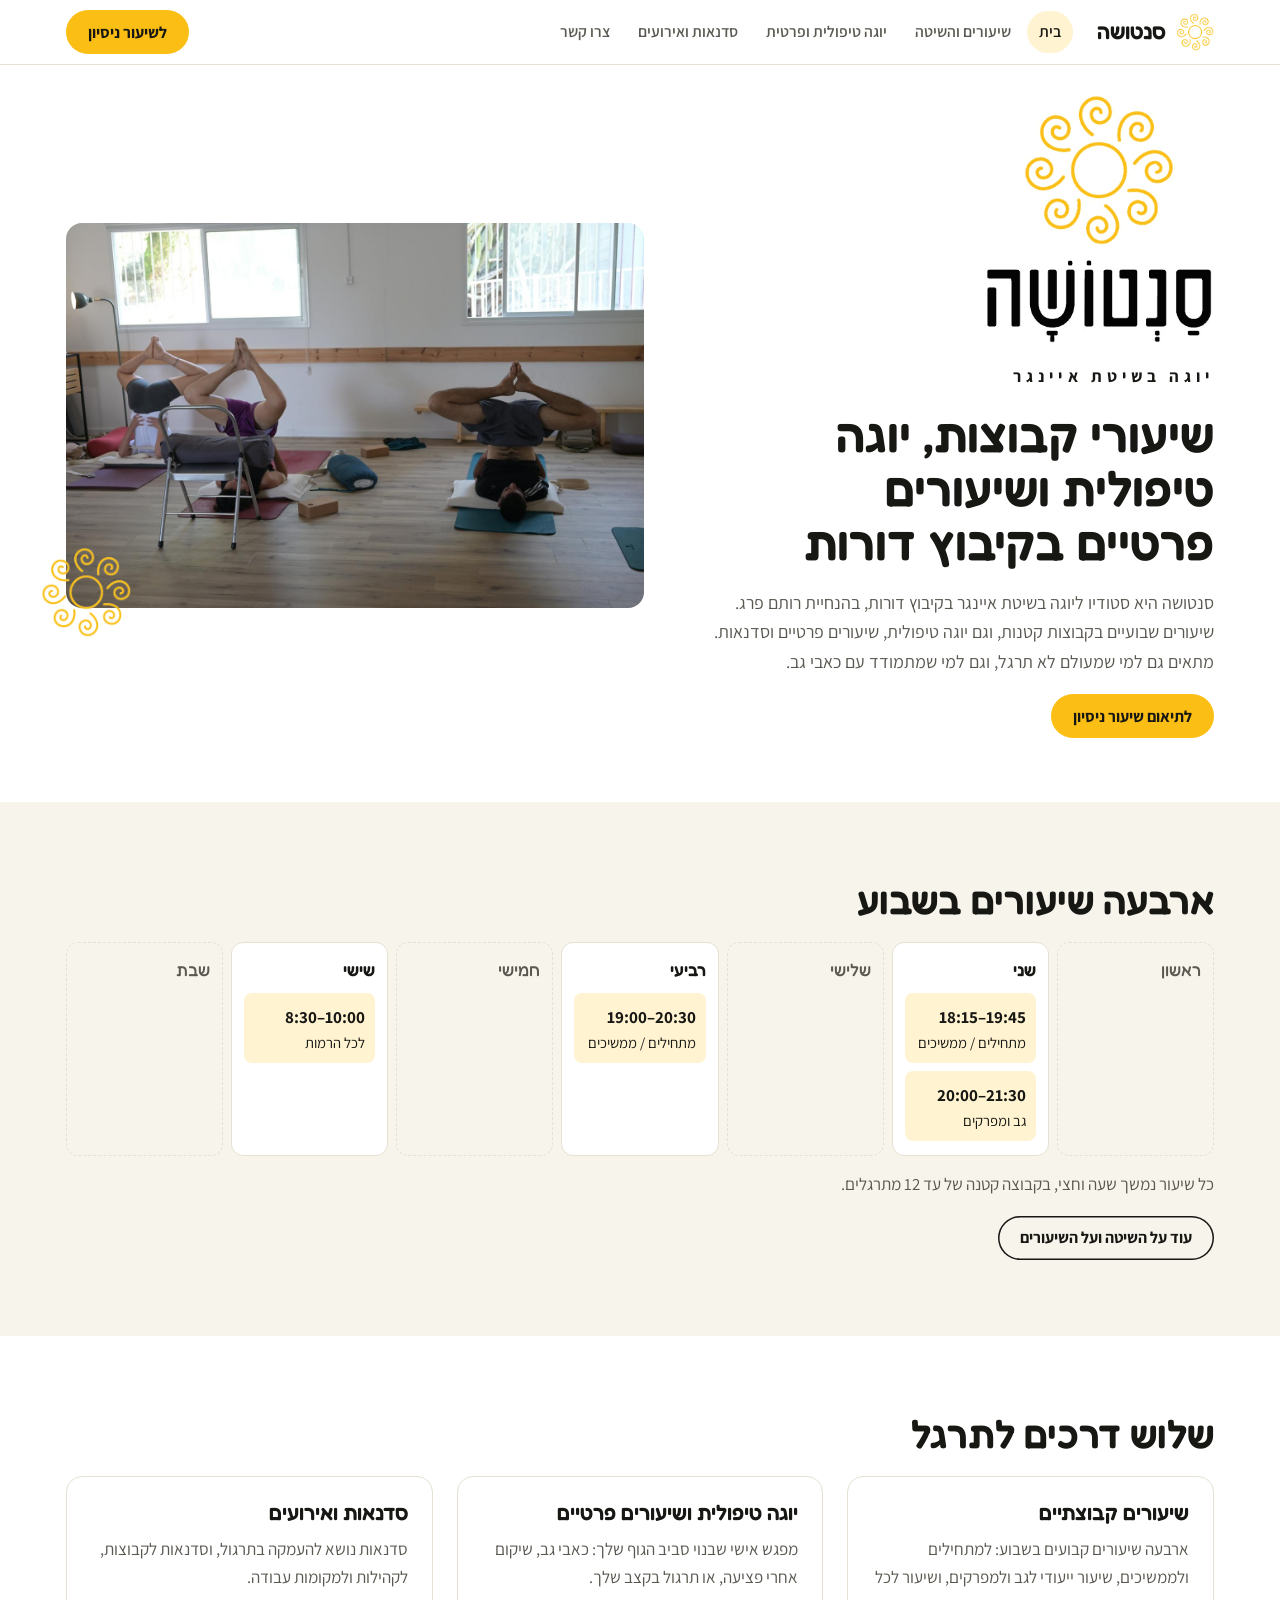
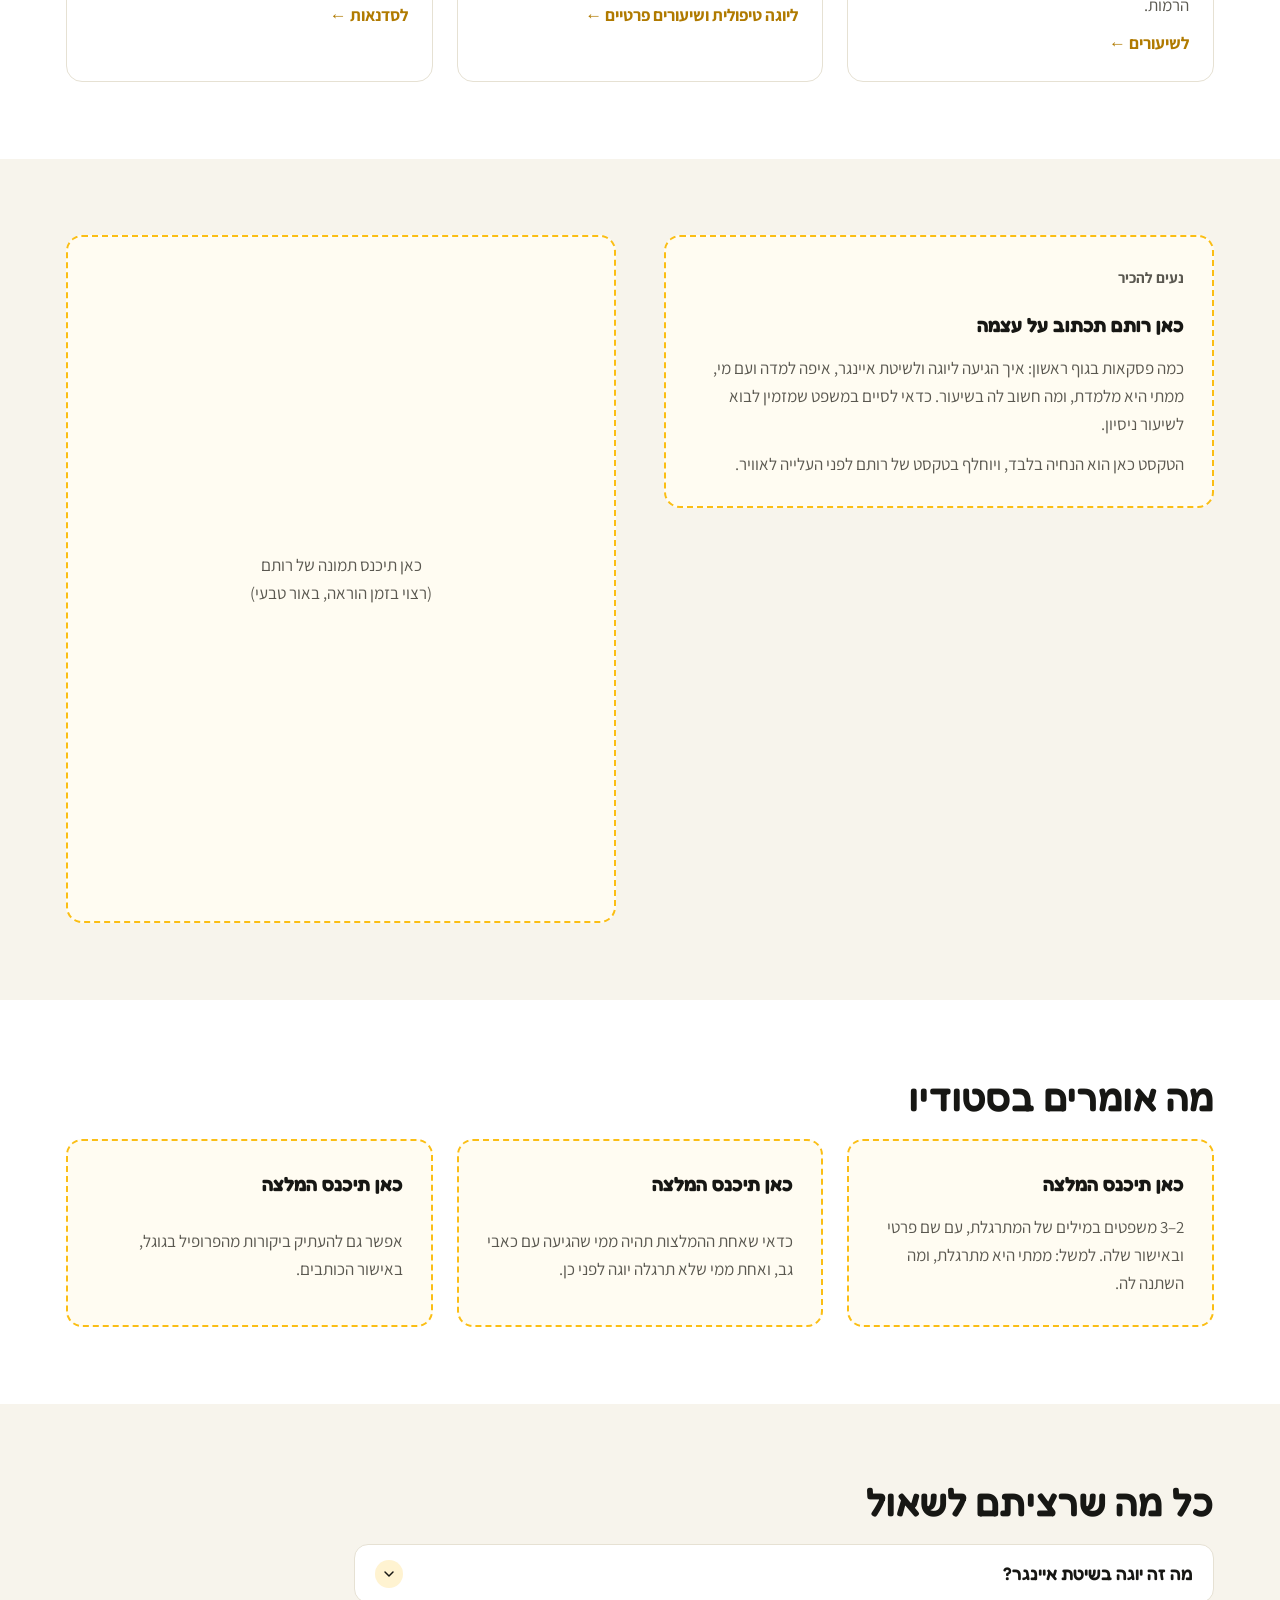
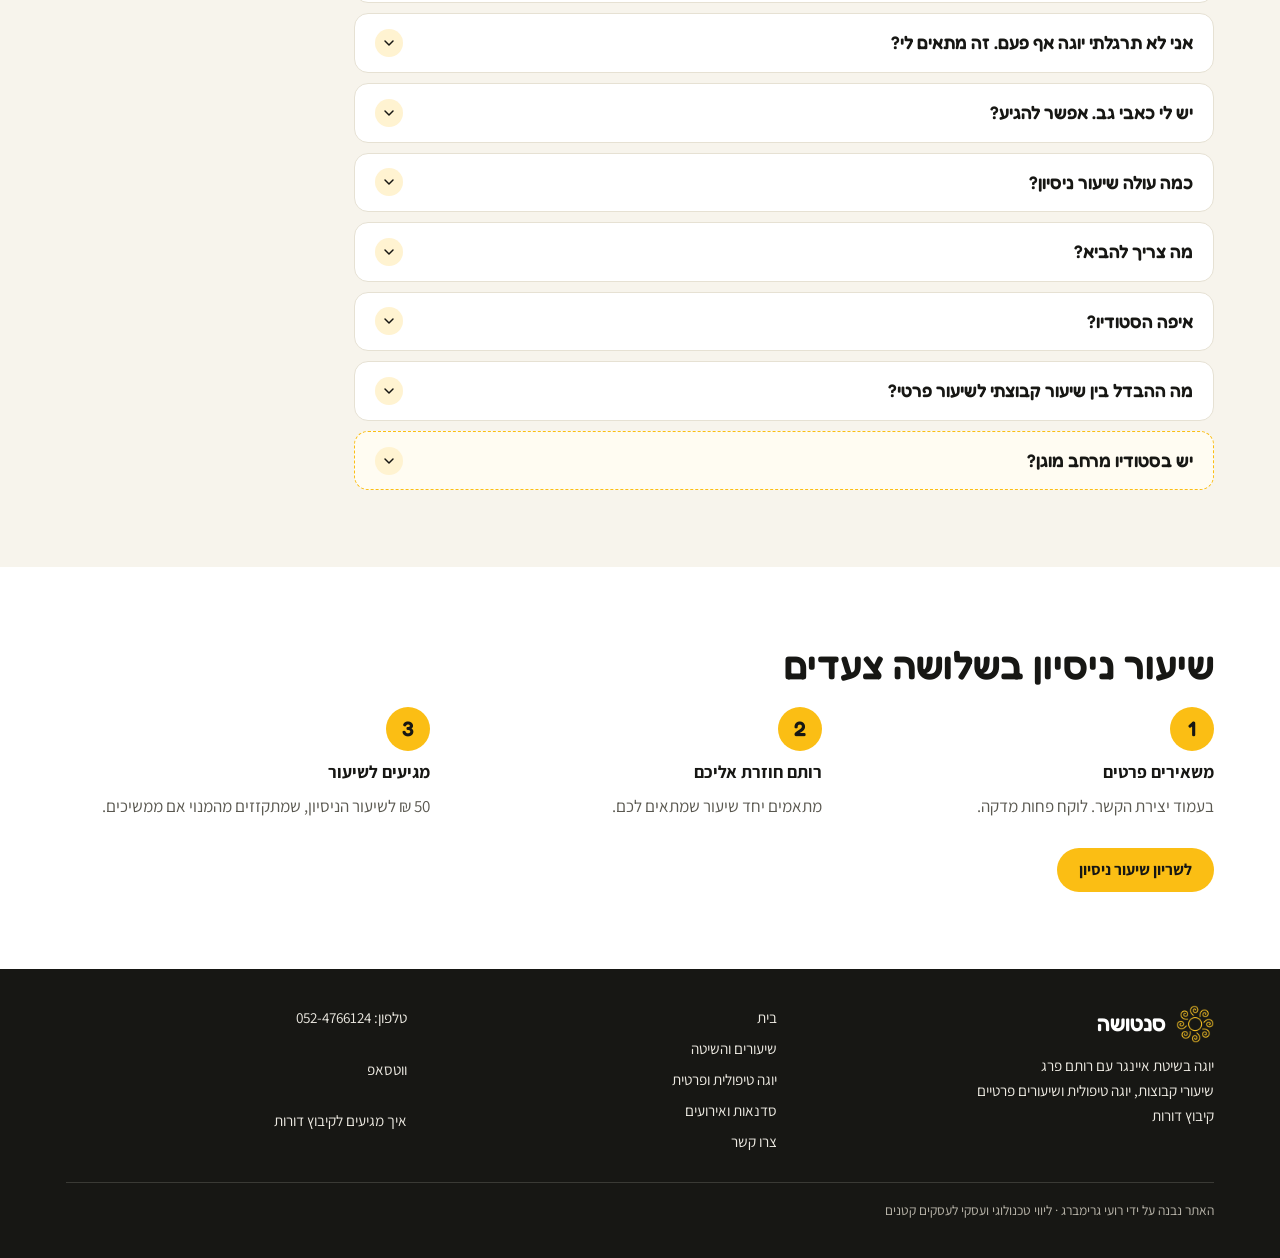
==== commit 99b36ab2: "Remove section eyebrow labels (keep 'נעים להכיר'); smooth scrolling and gentle section reveal Co-Aut" ====
--- a/index.html
+++ b/index.html
@@ -5,14 +5,14 @@
 <meta name="viewport" content="width=device-width, initial-scale=1">
 <title>יוגה בשיטת איינגר בקיבוץ דורות, ליד שדרות | סנטושה</title>
 <meta name="description" content="סנטושה – יוגה בשיטת איינגר עם רותם פרג בקיבוץ דורות, שער הנגב, ליד שדרות. שיעורי קבוצות, יוגה טיפולית, שיעורים פרטיים וסדנאות. שריינו שיעור ניסיון ב-50 ₪.">
-<link rel="canonical" href="https://santosha-iyengar-yoga.netlify.app/">
+<link rel="canonical" href="https://roeig9.github.io/santosha-site/">
 <meta property="og:type" content="website">
 <meta property="og:locale" content="he_IL">
 <meta property="og:site_name" content="סנטושה">
-<meta property="og:url" content="https://santosha-iyengar-yoga.netlify.app/">
+<meta property="og:url" content="https://roeig9.github.io/santosha-site/">
 <meta property="og:title" content="יוגה בשיטת איינגר בקיבוץ דורות, ליד שדרות | סנטושה">
 <meta property="og:description" content="סנטושה – יוגה בשיטת איינגר עם רותם פרג בקיבוץ דורות, שער הנגב, ליד שדרות. שיעורי קבוצות, יוגה טיפולית, שיעורים פרטיים וסדנאות. שריינו שיעור ניסיון ב-50 ₪.">
-<meta property="og:image" content="https://santosha-iyengar-yoga.netlify.app/img/og-santosha.jpg">
+<meta property="og:image" content="https://roeig9.github.io/santosha-site/img/og-santosha.jpg">
 <meta property="og:image:width" content="1200">
 <meta property="og:image:height" content="630">
 <meta name="twitter:card" content="summary_large_image">
@@ -21,9 +21,9 @@
  "@type": "SportsActivityLocation",
  "name": "סנטושה",
  "description": "סטודיו ליוגה בשיטת איינגר בקיבוץ דורות: שיעורי קבוצות, יוגה טיפולית, שיעורים פרטיים וסדנאות.",
- "url": "https://santosha-iyengar-yoga.netlify.app/",
- "image": "https://santosha-iyengar-yoga.netlify.app/img/og-santosha.jpg",
- "logo": "https://santosha-iyengar-yoga.netlify.app/img/santosha-logo.png",
+ "url": "https://roeig9.github.io/santosha-site/",
+ "image": "https://roeig9.github.io/santosha-site/img/og-santosha.jpg",
+ "logo": "https://roeig9.github.io/santosha-site/img/santosha-logo.png",
  "telephone": "+972-52-476-6124",
  "address": {
   "@type": "PostalAddress",
@@ -164,7 +164,6 @@
 </section>
 <section class="band alt">
   <div class="wrap">
-    <p class="eyebrow">מערכת שעות</p>
     <h2>ארבעה שיעורים בשבוע</h2>
     <div class="week" role="list">
   <div class="day off" role="listitem"><span class="dn">ראשון</span></div>
@@ -185,7 +184,6 @@
 </section>
 <section class="band">
   <div class="wrap">
-    <p class="eyebrow">מה יש בסנטושה</p>
     <h2>שלוש דרכים לתרגל</h2>
     <div class="grid3">
       <a class="card" href="classes.html"><h3>שיעורים קבוצתיים</h3><p>ארבעה שיעורים קבועים בשבוע: למתחילים ולממשיכים, שיעור ייעודי לגב ולמפרקים, ושיעור לכל הרמות.</p><span class="more">לשיעורים ←</span></a>
@@ -207,7 +205,6 @@
 </section>
 <section class="band" id="reviews">
   <div class="wrap">
-    <p class="eyebrow">מתרגלות ומתרגלים מספרים</p>
     <h2>מה אומרים בסטודיו</h2>
     <div class="grid3">
       <div class="placeholder"><strong>כאן תיכנס המלצה</strong><p>2–3 משפטים במילים של המתרגלת, עם שם פרטי ובאישור שלה. למשל: ממתי היא מתרגלת, ומה השתנה לה.</p></div>
@@ -218,14 +215,12 @@
 </section>
 <section class="band alt" id="faq">
   <div class="wrap">
-    <p class="eyebrow">שאלות נפוצות</p>
     <h2>כל מה שרציתם לשאול</h2>
     <div class="faq"><details><summary>מה זה יוגה בשיטת איינגר?</summary><p>שיטה שפיתח ב.ק.ס. איינגר, שמתמקדת בדיוק וביישור נכון של הגוף בכל תנוחה. בשיעור עובדים עם אביזרי עזר כמו כיסאות, לבנים, חגורות ובולסטרים, כך שכל מתרגל יכול להגיע לתנוחה בצורה בטוחה, בכל גיל ובכל מצב גופני.</p></details><details><summary>אני לא תרגלתי יוגה אף פעם. זה מתאים לי?</summary><p>כן. השיעורים בימי שני ב-18:15 וברביעי ב-19:00 מיועדים למתחילים ולממשיכים, עם הסבר מפורט על כל תנוחה. גם בשיעור לכל הרמות בשישי כל תנוחה מוצגת בכמה גרסאות.</p></details><details><summary>יש לי כאבי גב. אפשר להגיע?</summary><p>כן. השיעור בימי שני ב-20:00 מוקדש לגב ולמפרקים, עם הרבה תמיכה של אביזרים. חשוב לספר לרותם על הכאב לפני השיעור, ובמקרה של פציעה או כאב חריף להתייעץ קודם עם רופא או פיזיותרפיסט.</p></details><details><summary>כמה עולה שיעור ניסיון?</summary><p>50 ₪. מי שממשיך למנוי מקבל את הסכום בקיזוז מהתשלום הראשון. פרטים על מנויים וכרטיסיות מקבלים בשיחה עם רותם.</p></details><details><summary>מה צריך להביא?</summary><p>בגדים נוחים שמאפשרים תנועה ובקבוק מים. מתרגלים יחפים, וכל האביזרים מחכים בסטודיו.</p></details><details><summary>איפה הסטודיו?</summary><p>בקיבוץ דורות שבמועצה האזורית שער הנגב. את הוראות ההגעה המדויקות רותם שולחת כשמתאמים את השיעור.</p></details><details><summary>מה ההבדל בין שיעור קבוצתי לשיעור פרטי?</summary><p>בשיעור הקבוצתי מתרגלים עד 12 אנשים, עם תשומת לב אישית בתוך הקבוצה. שיעור פרטי הוא מפגש אחד על אחד, שנבנה סביב צורך מסוים, כמו כאב, פציעה או מגבלה, ומסתיים ברצף תרגול לבית.</p></details><details class="todo"><summary>יש בסטודיו מרחב מוגן?</summary><p>כאן רותם תכתוב את התשובה: איפה המרחב המוגן הקרוב ומה עושים בזמן התרעה. (עד שתיכתב תשובה, השאלה הזו לא נכנסת לנתונים המובנים.)</p></details></div>
   </div>
 </section>
 <section class="band">
   <div class="wrap">
-    <p class="eyebrow">איך מתחילים</p>
     <h2>שיעור ניסיון בשלושה צעדים</h2>
     <ol class="steps">
       <li><strong>משאירים פרטים</strong><span>בעמוד יצירת הקשר. לוקח פחות מדקה.</span></li>
--- a/css/site.css
+++ b/css/site.css
@@ -239,3 +239,18 @@
 .rv-banner{position:sticky;bottom:0;z-index:30;background:var(--ink);color:#fff;padding:10px 16px;text-align:center;font-size:.95rem}
 .rv-btn{position:absolute;top:12px;inset-inline-end:max(12px,env(safe-area-inset-left,0px));z-index:5;display:inline-flex;align-items:center;gap:6px;min-height:40px;padding:8px 14px;border-radius:999px;background:#25D366;color:#fff;font:700 .95rem var(--font-body);text-decoration:none;box-shadow:0 4px 14px rgba(0,0,0,.18)}
 .rv-on main>section,.rv-on footer{position:relative}
+
+/* read more */
+details.more summary{list-style:none;cursor:pointer;display:inline-flex;align-items:center;gap:8px;min-height:44px;font-weight:700;color:var(--sun-deep)}
+details.more summary::-webkit-details-marker{display:none}
+details.more summary::after{content:"";width:22px;height:22px;border-radius:50%;background:var(--tint) url("data:image/svg+xml,%3Csvg xmlns='http://www.w3.org/2000/svg' viewBox='0 0 24 24'%3E%3Cpath d='M6 9l6 6 6-6' fill='none' stroke='%23171714' stroke-width='2.2' stroke-linecap='round' stroke-linejoin='round'/%3E%3C/svg%3E") center/13px no-repeat;transition:transform .25s ease}
+details.more[open] summary::after{transform:rotate(180deg)}
+details.more[open] summary{margin-bottom:10px}
+details.more p+p{margin-top:14px}
+
+/* smooth scrolling + gentle reveal */
+@media (prefers-reduced-motion:no-preference){
+  html{scroll-behavior:smooth}
+  .js .reveal{opacity:0;transform:translateY(18px);transition:opacity .7s ease,transform .7s cubic-bezier(.2,.7,.2,1)}
+  .js .reveal.in{opacity:1;transform:none}
+}
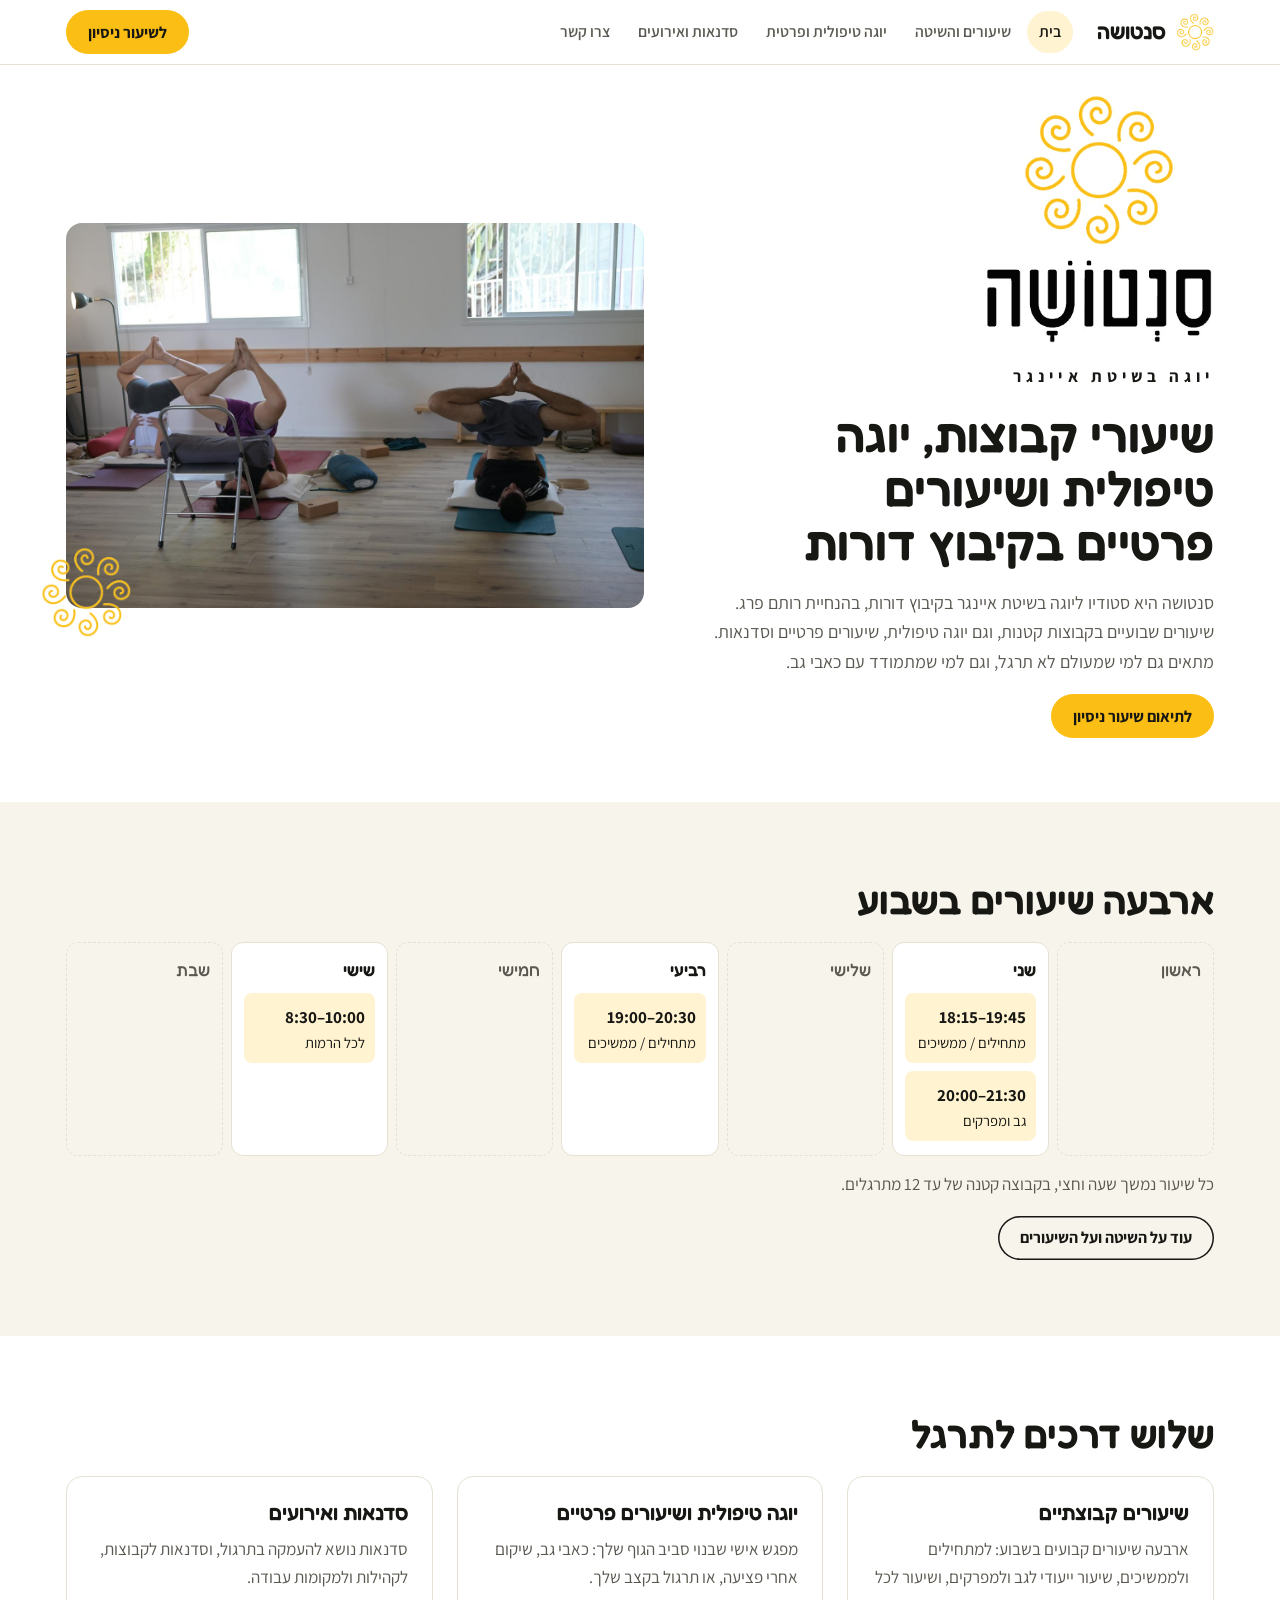
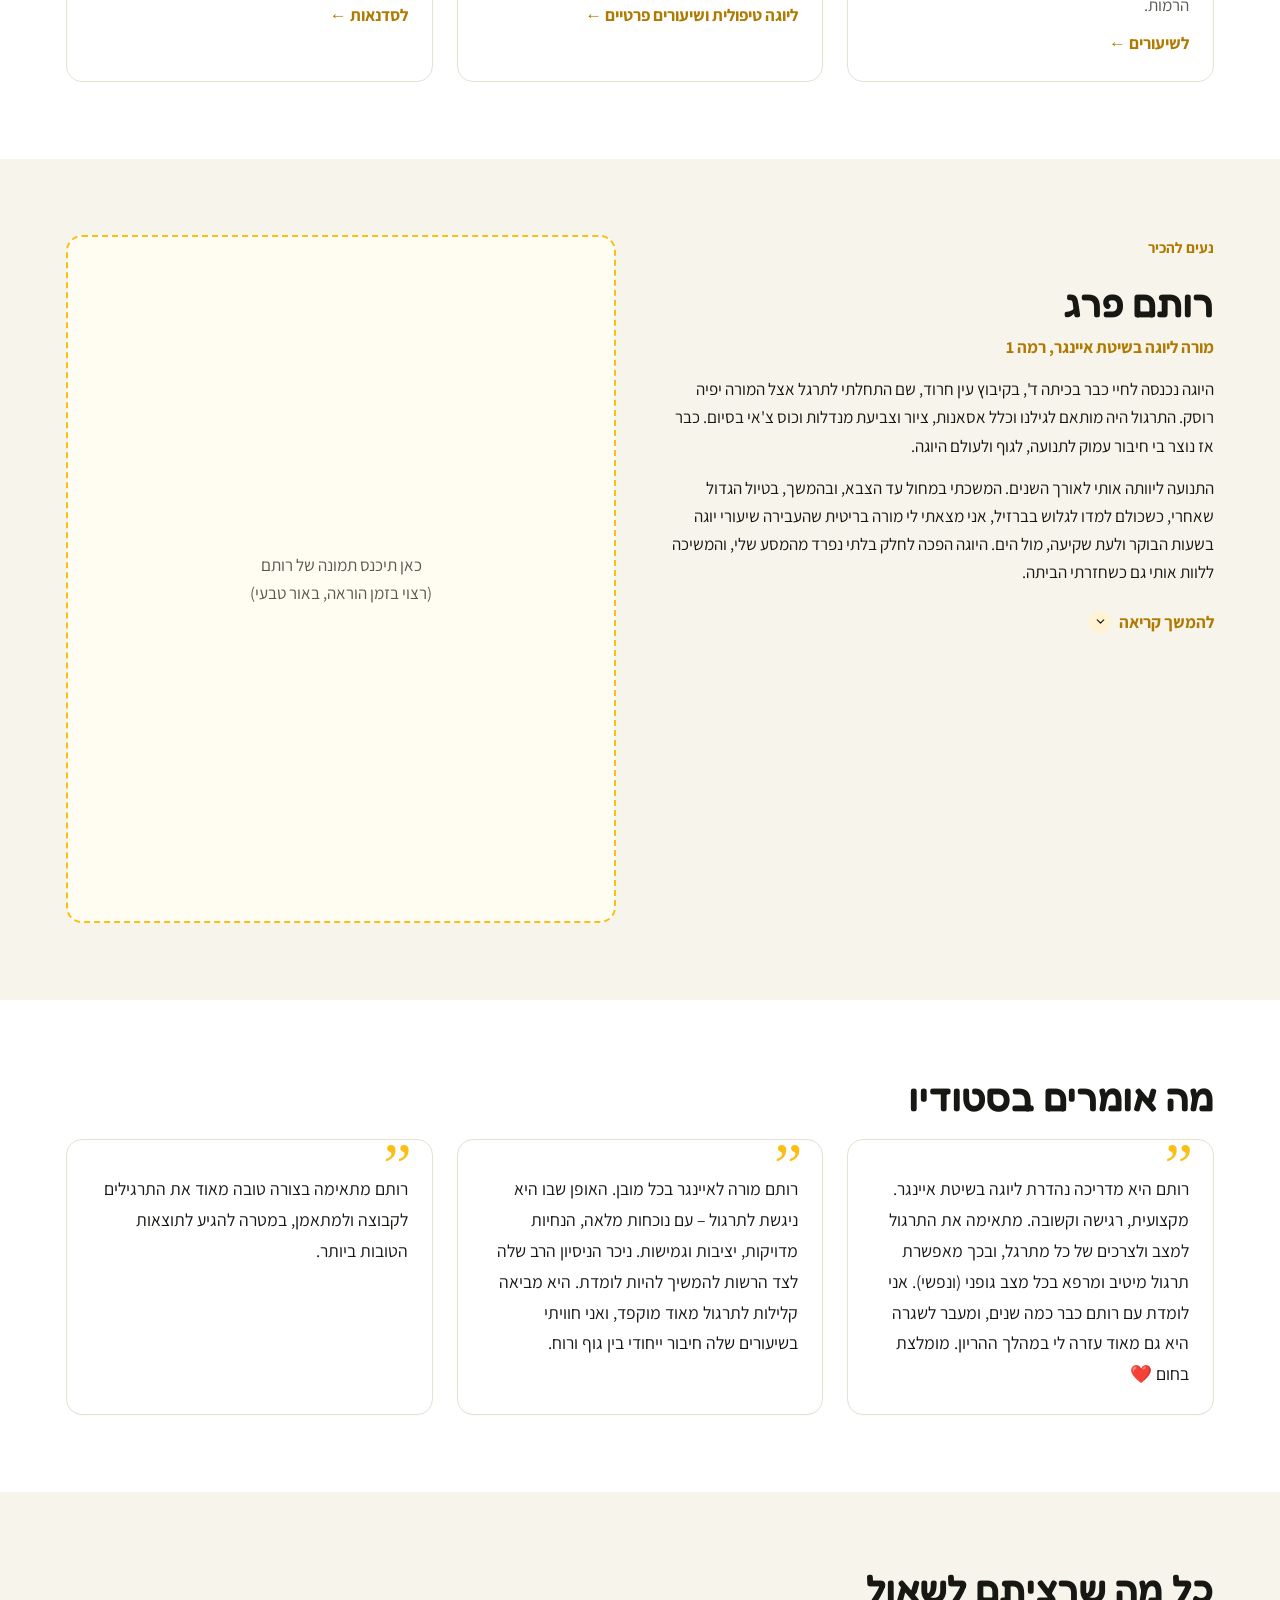
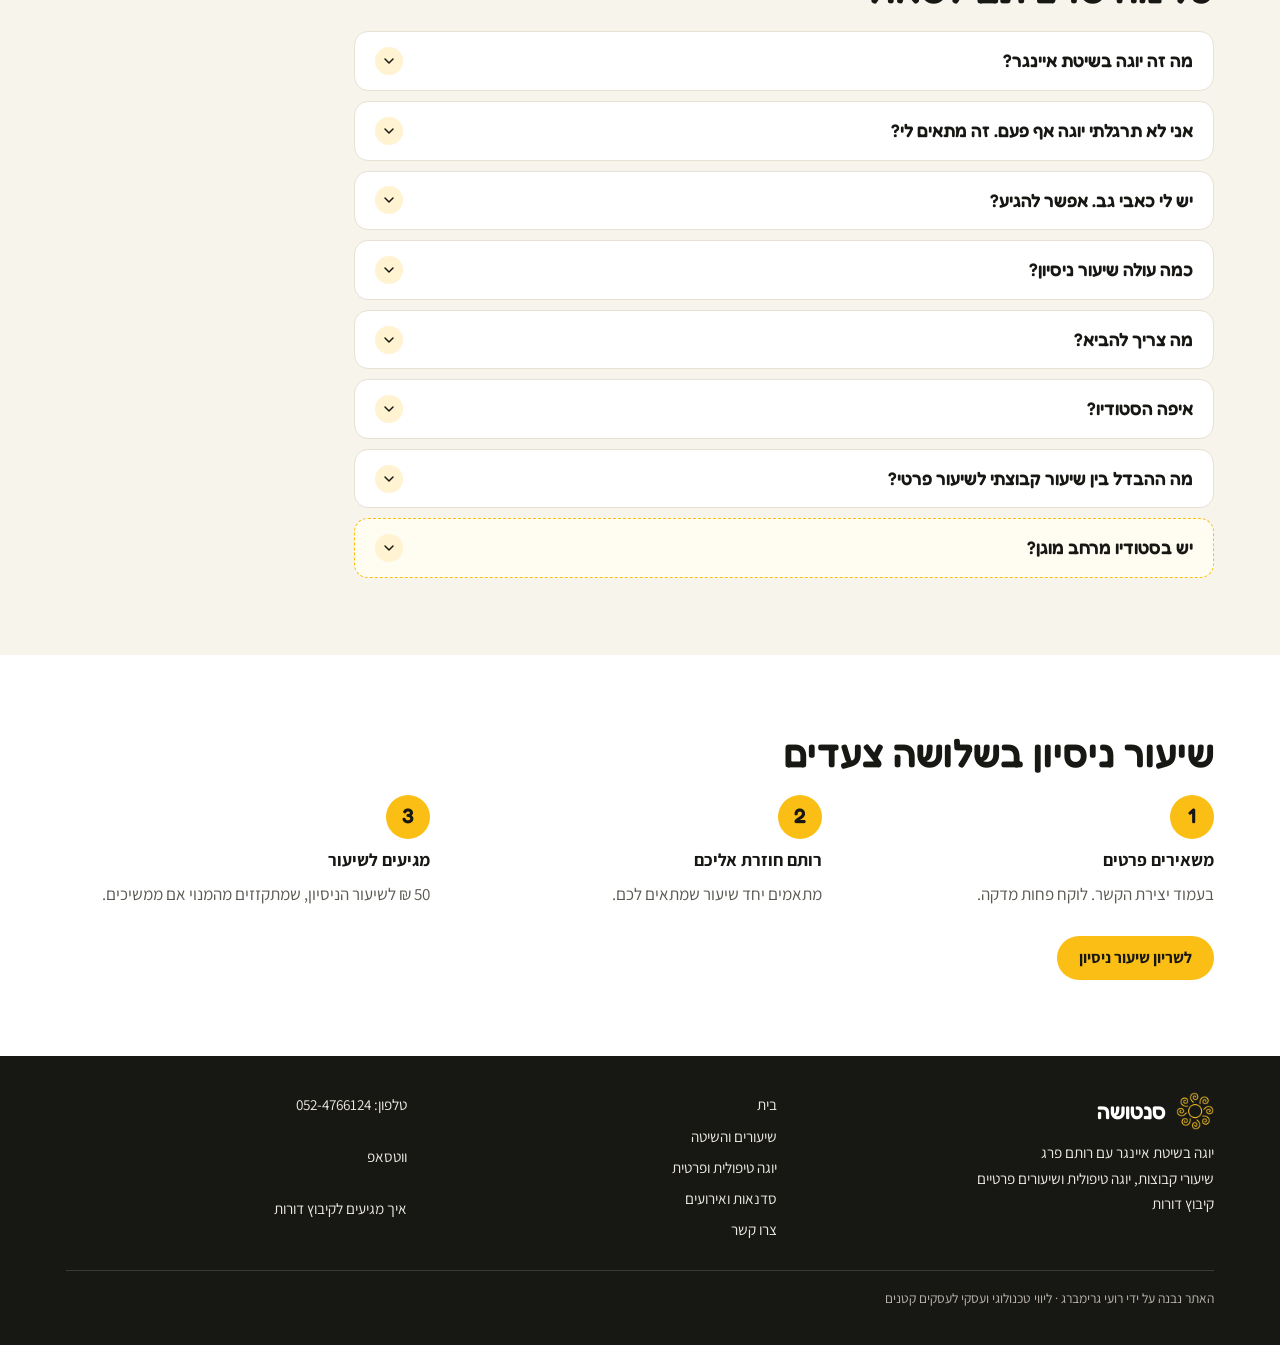
==== commit 78381618: "Home: Rotem's bio (with read-more) and three testimonials Co-Authored-By: Claude Opus 5.5 <noreply@a" ====
--- a/index.html
+++ b/index.html
@@ -194,11 +194,21 @@
 </section>
 <section class="band alt" id="rotem">
   <div class="wrap grid2" style="align-items:start">
-    <div class="placeholder">
+    <div class="about">
       <p class="eyebrow">נעים להכיר</p>
-      <strong>כאן רותם תכתוב על עצמה</strong>
-      <p>כמה פסקאות בגוף ראשון: איך הגיעה ליוגה ולשיטת איינגר, איפה למדה ועם מי, ממתי היא מלמדת, ומה חשוב לה בשיעור. כדאי לסיים במשפט שמזמין לבוא לשיעור ניסיון.</p>
-      <p>הטקסט כאן הוא הנחיה בלבד, ויוחלף בטקסט של רותם לפני העלייה לאוויר.</p>
+      <h2>רותם פרג</h2>
+      <p class="role">מורה ליוגה בשיטת איינגר, רמה 1</p>
+      <p>היוגה נכנסה לחיי כבר בכיתה ד', בקיבוץ עין חרוד, שם התחלתי לתרגל אצל המורה יפיה רוסק. התרגול היה מותאם לגילנו וכלל אסאנות, ציור וצביעת מנדלות וכוס צ'אי בסיום. כבר אז נוצר בי חיבור עמוק לתנועה, לגוף ולעולם היוגה.</p>
+      <p>התנועה ליוותה אותי לאורך השנים. המשכתי במחול עד הצבא, ובהמשך, בטיול הגדול שאחרי, כשכולם למדו לגלוש בברזיל, אני מצאתי לי מורה בריטית שהעבירה שיעורי יוגה בשעות הבוקר ולעת שקיעה, מול הים. היוגה הפכה לחלק בלתי נפרד מהמסע שלי, והמשיכה ללוות אותי גם כשחזרתי הביתה.</p>
+      <details class="more">
+        <summary>להמשך קריאה</summary>
+        <p>לאורך השנים התנסיתי בשיטות שונות ובמורים מגוונים, ובמקביל התחלתי לבסס תרגול אישי, שבמרכזו הקשבה לגוף ותנועה מודעת. מתוך הרצון להעמיק ולהבין יותר, נסעתי להודו לסדנה שעסקה ביוגה ובתרבות ההודית עם ד"ר רפי פלד ואייל צ'חנובסקי. משם המשכתי לרישיקש, שם למדתי בקורס אצל המורה הראשון שלי, סורינדר סינג.</p>
+        <p>כשחזרתי לארץ המשכתי לחפש, ללמוד ולהתפתח, עד שמצאתי את דרכי בשיטת איינגר אצל אוהד רייס. אצלו למדתי רבות – על התנוחות, על דיוק, על התמדה, על הגוף וגם על החיים. בהמשך השלמתי את קורס המורים ועברתי את מבחן ההסמכה בשנת 2024.</p>
+        <p>היוגה ליוותה אותי גם בשני ההריונות שלי. תרגלתי לאורך שניהם, תוך התאמת התרגול לשינויים שהגוף עבר, והיא הייתה נוכחת ומשמעותית עבורי אפילו בחדר הלידה.</p>
+        <p>היום אני מלמדת יוגה באהבה גדולה ובהתרגשות. אני מאמינה בדרך הזו, חיה אותה וממשיכה לגלות את העומק והעושר שיש בה. עבורי, היוגה היא הרבה מעבר לתרגול גופני – היא דרך לפתח הקשבה, יציבות, סבלנות ונוכחות, על המזרן ומחוצה לו.</p>
+        <p>בשיעורים הקבוצתיים שאני מקיימת חשוב לי לבנות בית לקהילה. ליצור מקום שבו אנשים יכולים להיפגש, ללמוד את השיטה לעומק, להתפתח, לקחת כלים לחיי היומיום ולתרגל יחד.</p>
+        <p>אני ממשיכה לתרגל וללמוד, וככל שעובר הזמן אני מבינה יותר ויותר כמה עוד יש ללמוד, לגלות ולחקור. אולי זה אחד הדברים היפים ביוגה – התרגול הוא אינסופי, וכל פעם מחדש יש בו אפשרות להתחיל, להעמיק ולגלות משהו חדש.</p>
+      </details>
     </div>
     <div class="ph-photo">כאן תיכנס תמונה של רותם<br>(רצוי בזמן הוראה, באור טבעי)</div>
   </div>
@@ -207,9 +217,9 @@
   <div class="wrap">
     <h2>מה אומרים בסטודיו</h2>
     <div class="grid3">
-      <div class="placeholder"><strong>כאן תיכנס המלצה</strong><p>2–3 משפטים במילים של המתרגלת, עם שם פרטי ובאישור שלה. למשל: ממתי היא מתרגלת, ומה השתנה לה.</p></div>
-      <div class="placeholder"><strong>כאן תיכנס המלצה</strong><p>כדאי שאחת ההמלצות תהיה ממי שהגיעה עם כאבי גב, ואחת ממי שלא תרגלה יוגה לפני כן.</p></div>
-      <div class="placeholder"><strong>כאן תיכנס המלצה</strong><p>אפשר גם להעתיק ביקורות מהפרופיל בגוגל, באישור הכותבים.</p></div>
+      <blockquote class="testi"><p>רותם היא מדריכה נהדרת ליוגה בשיטת איינגר. מקצועית, רגישה וקשובה. מתאימה את התרגול למצב ולצרכים של כל מתרגל, ובכך מאפשרת תרגול מיטיב ומרפא בכל מצב גופני (ונפשי). אני לומדת עם רותם כבר כמה שנים, ומעבר לשגרה היא גם מאוד עזרה לי במהלך ההריון. מומלצת בחום ❤️</p></blockquote>
+      <blockquote class="testi"><p>רותם מורה לאיינגר בכל מובן. האופן שבו היא ניגשת לתרגול – עם נוכחות מלאה, הנחיות מדויקות, יציבות וגמישות. ניכר הניסיון הרב שלה לצד הרשות להמשיך להיות לומדת. היא מביאה קלילות לתרגול מאוד מוקפד, ואני חוויתי בשיעורים שלה חיבור ייחודי בין גוף ורוח.</p></blockquote>
+      <blockquote class="testi"><p>רותם מתאימה בצורה טובה מאוד את התרגילים לקבוצה ולמתאמן, במטרה להגיע לתוצאות הטובות ביותר.</p></blockquote>
     </div>
   </div>
 </section>
--- a/css/site.css
+++ b/css/site.css
@@ -254,3 +254,12 @@
   .js .reveal{opacity:0;transform:translateY(18px);transition:opacity .7s ease,transform .7s cubic-bezier(.2,.7,.2,1)}
   .js .reveal.in{opacity:1;transform:none}
 }
+
+/* about Rotem + testimonials */
+.about{display:grid;gap:14px}
+.about h2{margin:0}
+.about .role{color:var(--sun-deep);font-weight:700;margin-top:-6px}
+.about details.more p+p{margin-top:14px}
+.testi{position:relative;margin:0;padding:34px 24px 24px;background:#fff;border:1px solid var(--line);border-radius:16px;box-shadow:0 1px 0 rgba(0,0,0,.02)}
+.testi::before{content:"\201D";position:absolute;top:-6px;right:20px;font-family:Georgia,serif;font-size:4rem;line-height:1;color:var(--sun)}
+.testi p{color:var(--ink);line-height:1.75}
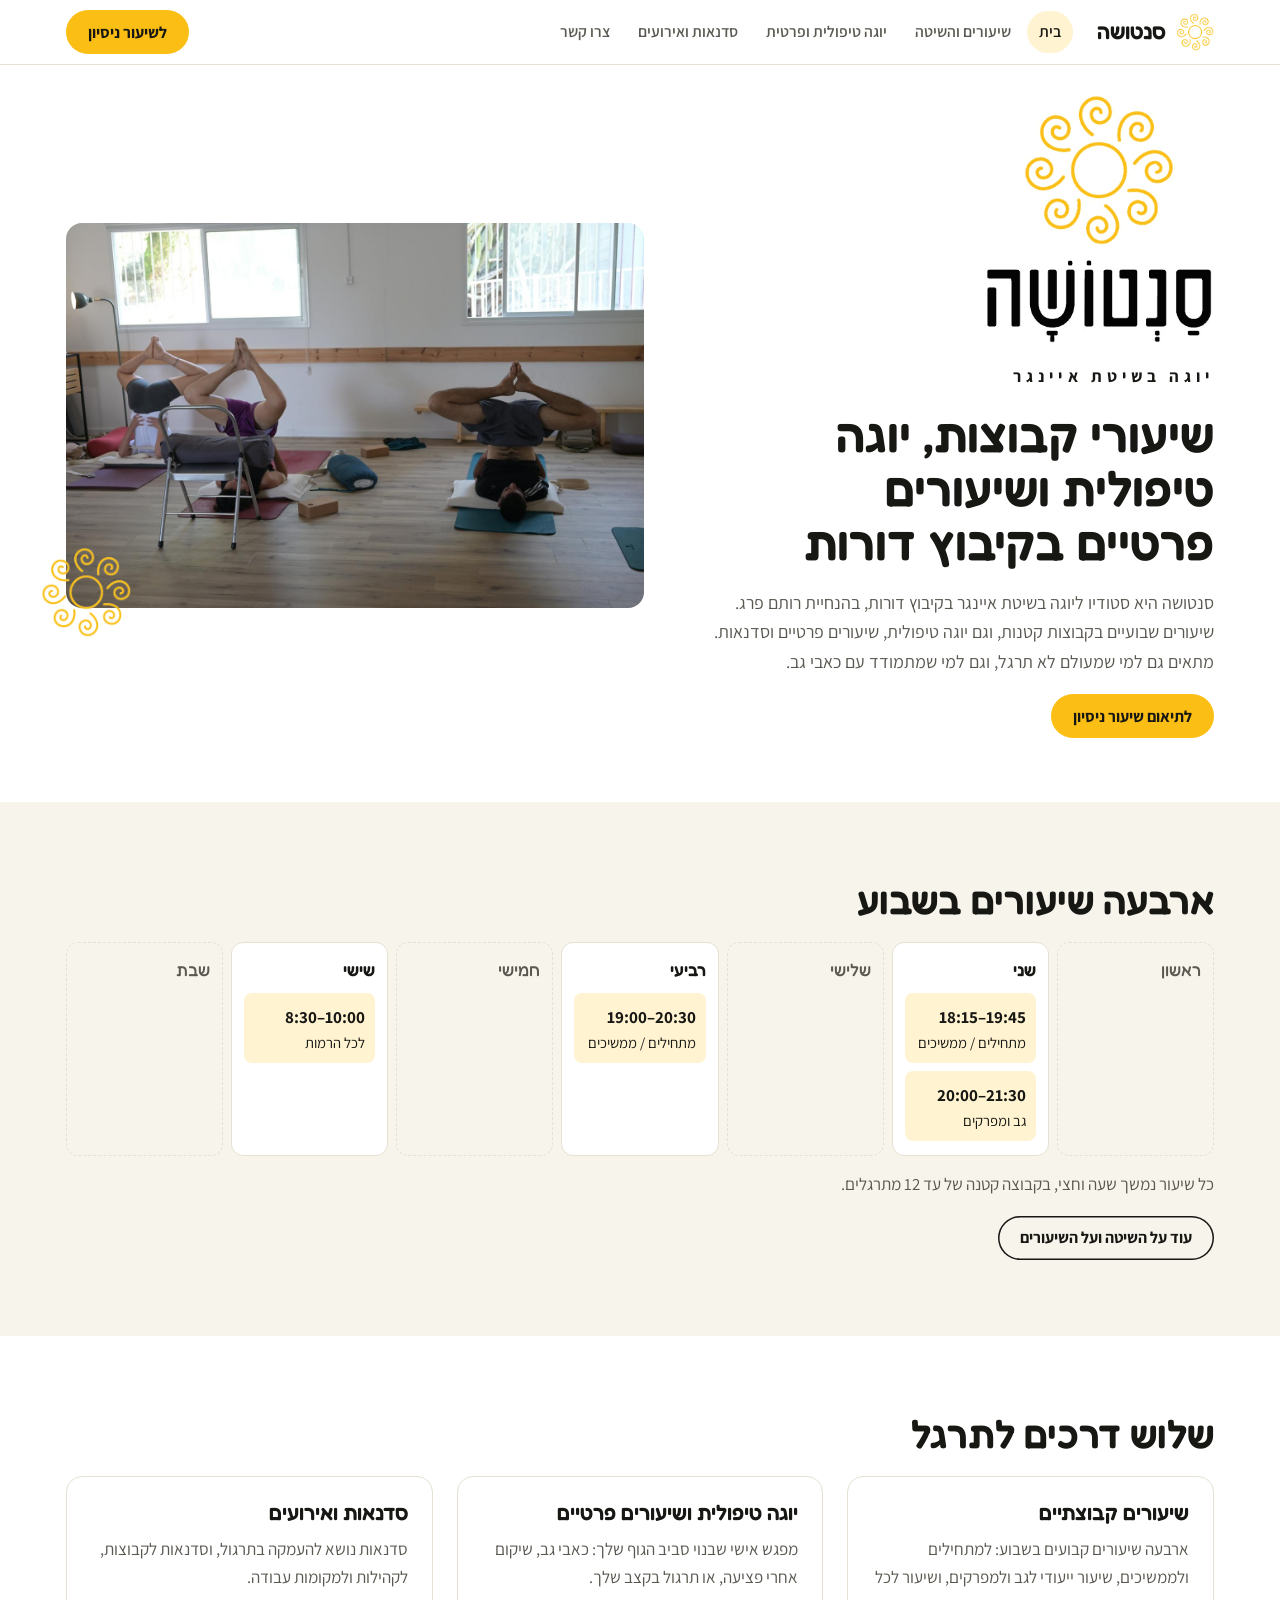
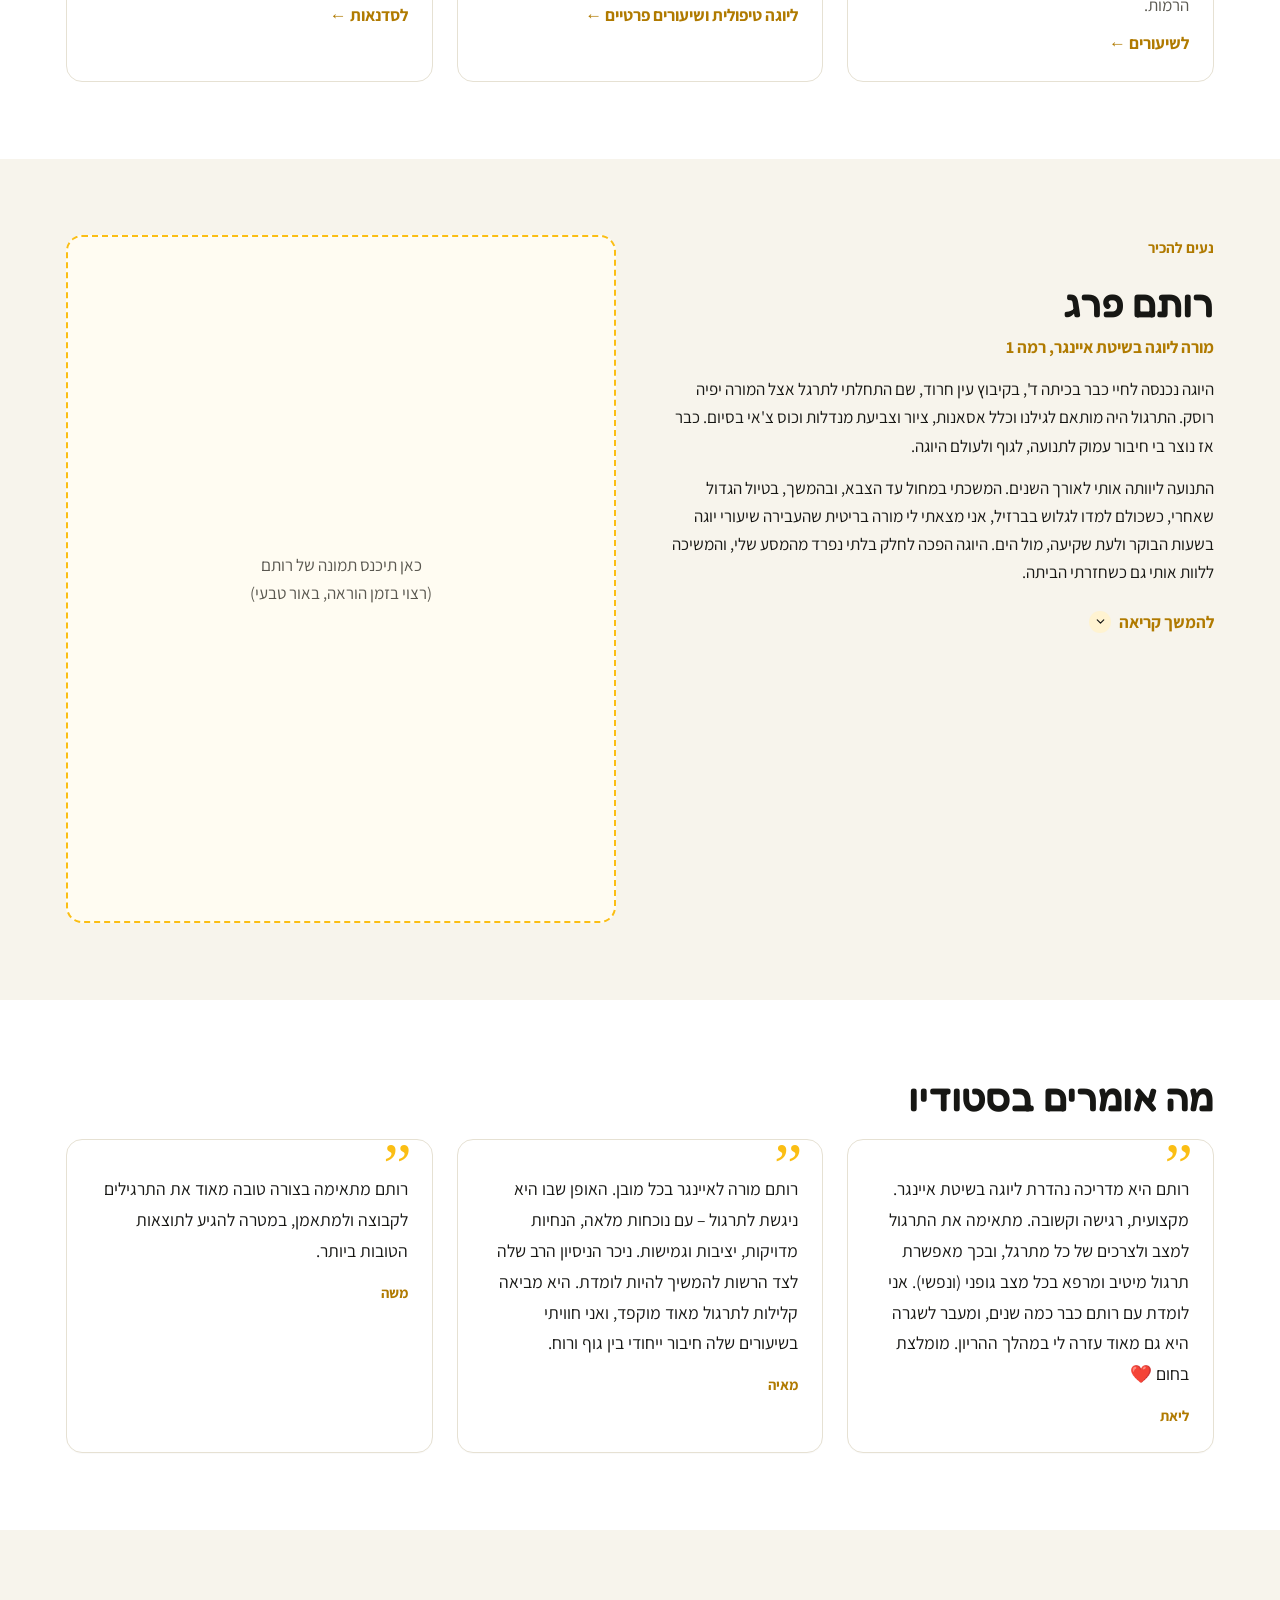
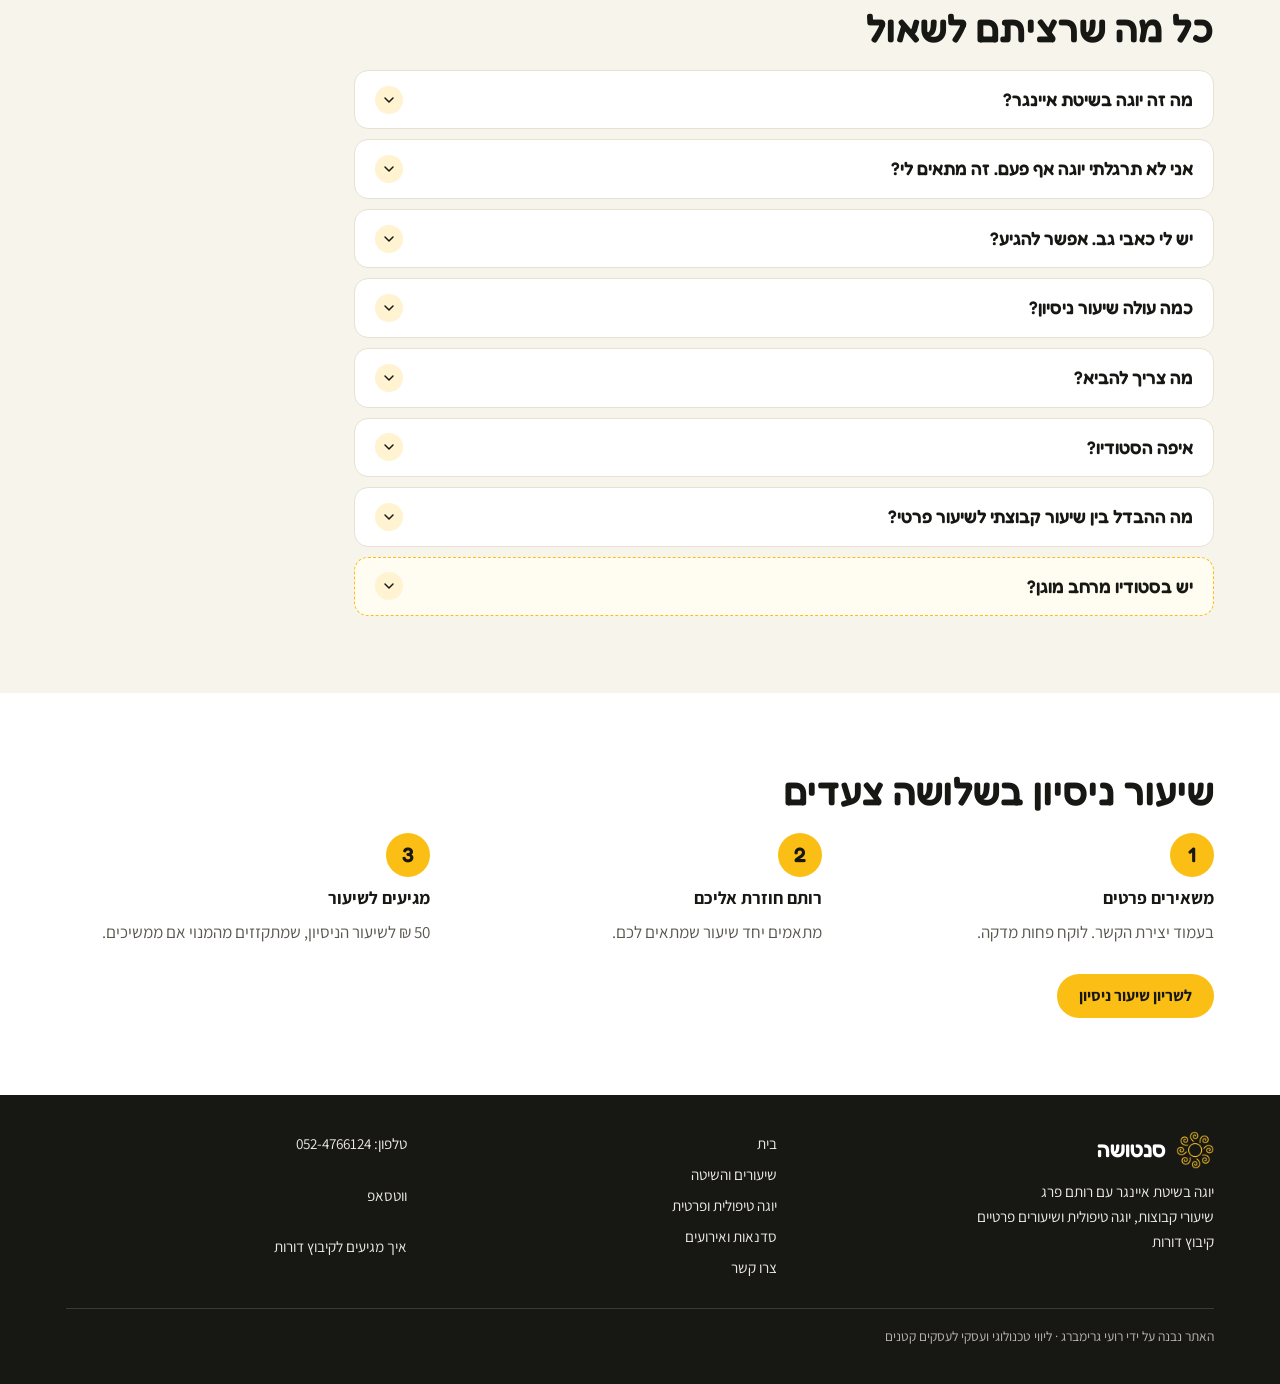
==== commit ebfb2722: "Reviewer names, remove sample Hanukkah event, add postpartum workshop topic Co-Authored-By: Claude O" ====
--- a/index.html
+++ b/index.html
@@ -217,9 +217,9 @@
   <div class="wrap">
     <h2>מה אומרים בסטודיו</h2>
     <div class="grid3">
-      <blockquote class="testi"><p>רותם היא מדריכה נהדרת ליוגה בשיטת איינגר. מקצועית, רגישה וקשובה. מתאימה את התרגול למצב ולצרכים של כל מתרגל, ובכך מאפשרת תרגול מיטיב ומרפא בכל מצב גופני (ונפשי). אני לומדת עם רותם כבר כמה שנים, ומעבר לשגרה היא גם מאוד עזרה לי במהלך ההריון. מומלצת בחום ❤️</p></blockquote>
-      <blockquote class="testi"><p>רותם מורה לאיינגר בכל מובן. האופן שבו היא ניגשת לתרגול – עם נוכחות מלאה, הנחיות מדויקות, יציבות וגמישות. ניכר הניסיון הרב שלה לצד הרשות להמשיך להיות לומדת. היא מביאה קלילות לתרגול מאוד מוקפד, ואני חוויתי בשיעורים שלה חיבור ייחודי בין גוף ורוח.</p></blockquote>
-      <blockquote class="testi"><p>רותם מתאימה בצורה טובה מאוד את התרגילים לקבוצה ולמתאמן, במטרה להגיע לתוצאות הטובות ביותר.</p></blockquote>
+      <blockquote class="testi"><p>רותם היא מדריכה נהדרת ליוגה בשיטת איינגר. מקצועית, רגישה וקשובה. מתאימה את התרגול למצב ולצרכים של כל מתרגל, ובכך מאפשרת תרגול מיטיב ומרפא בכל מצב גופני (ונפשי). אני לומדת עם רותם כבר כמה שנים, ומעבר לשגרה היא גם מאוד עזרה לי במהלך ההריון. מומלצת בחום ❤️</p><cite>ליאת</cite></blockquote>
+      <blockquote class="testi"><p>רותם מורה לאיינגר בכל מובן. האופן שבו היא ניגשת לתרגול – עם נוכחות מלאה, הנחיות מדויקות, יציבות וגמישות. ניכר הניסיון הרב שלה לצד הרשות להמשיך להיות לומדת. היא מביאה קלילות לתרגול מאוד מוקפד, ואני חוויתי בשיעורים שלה חיבור ייחודי בין גוף ורוח.</p><cite>מאיה</cite></blockquote>
+      <blockquote class="testi"><p>רותם מתאימה בצורה טובה מאוד את התרגילים לקבוצה ולמתאמן, במטרה להגיע לתוצאות הטובות ביותר.</p><cite>משה</cite></blockquote>
     </div>
   </div>
 </section>
--- a/css/site.css
+++ b/css/site.css
@@ -263,3 +263,4 @@
 .testi{position:relative;margin:0;padding:34px 24px 24px;background:#fff;border:1px solid var(--line);border-radius:16px;box-shadow:0 1px 0 rgba(0,0,0,.02)}
 .testi::before{content:"\201D";position:absolute;top:-6px;right:20px;font-family:Georgia,serif;font-size:4rem;line-height:1;color:var(--sun)}
 .testi p{color:var(--ink);line-height:1.75}
+.testi cite{display:block;margin-top:14px;font-style:normal;font-weight:700;color:var(--sun-deep)}
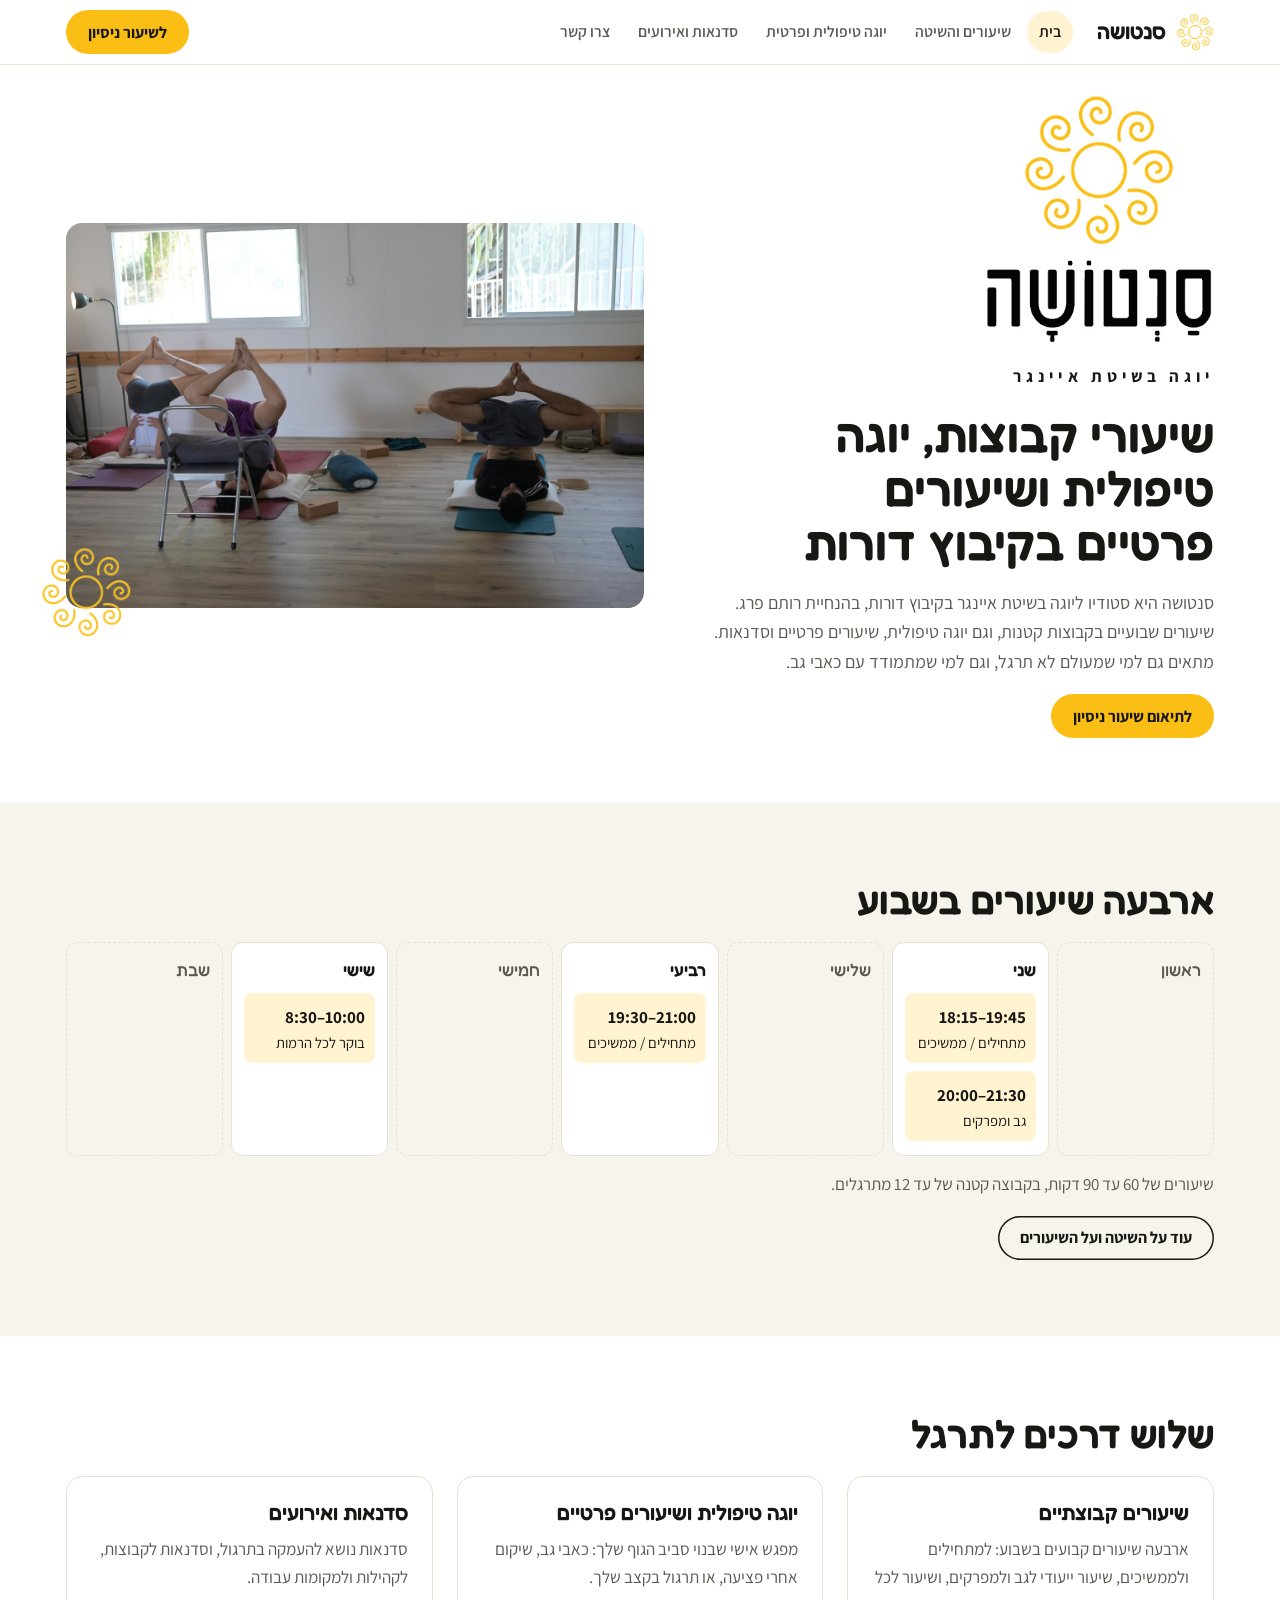
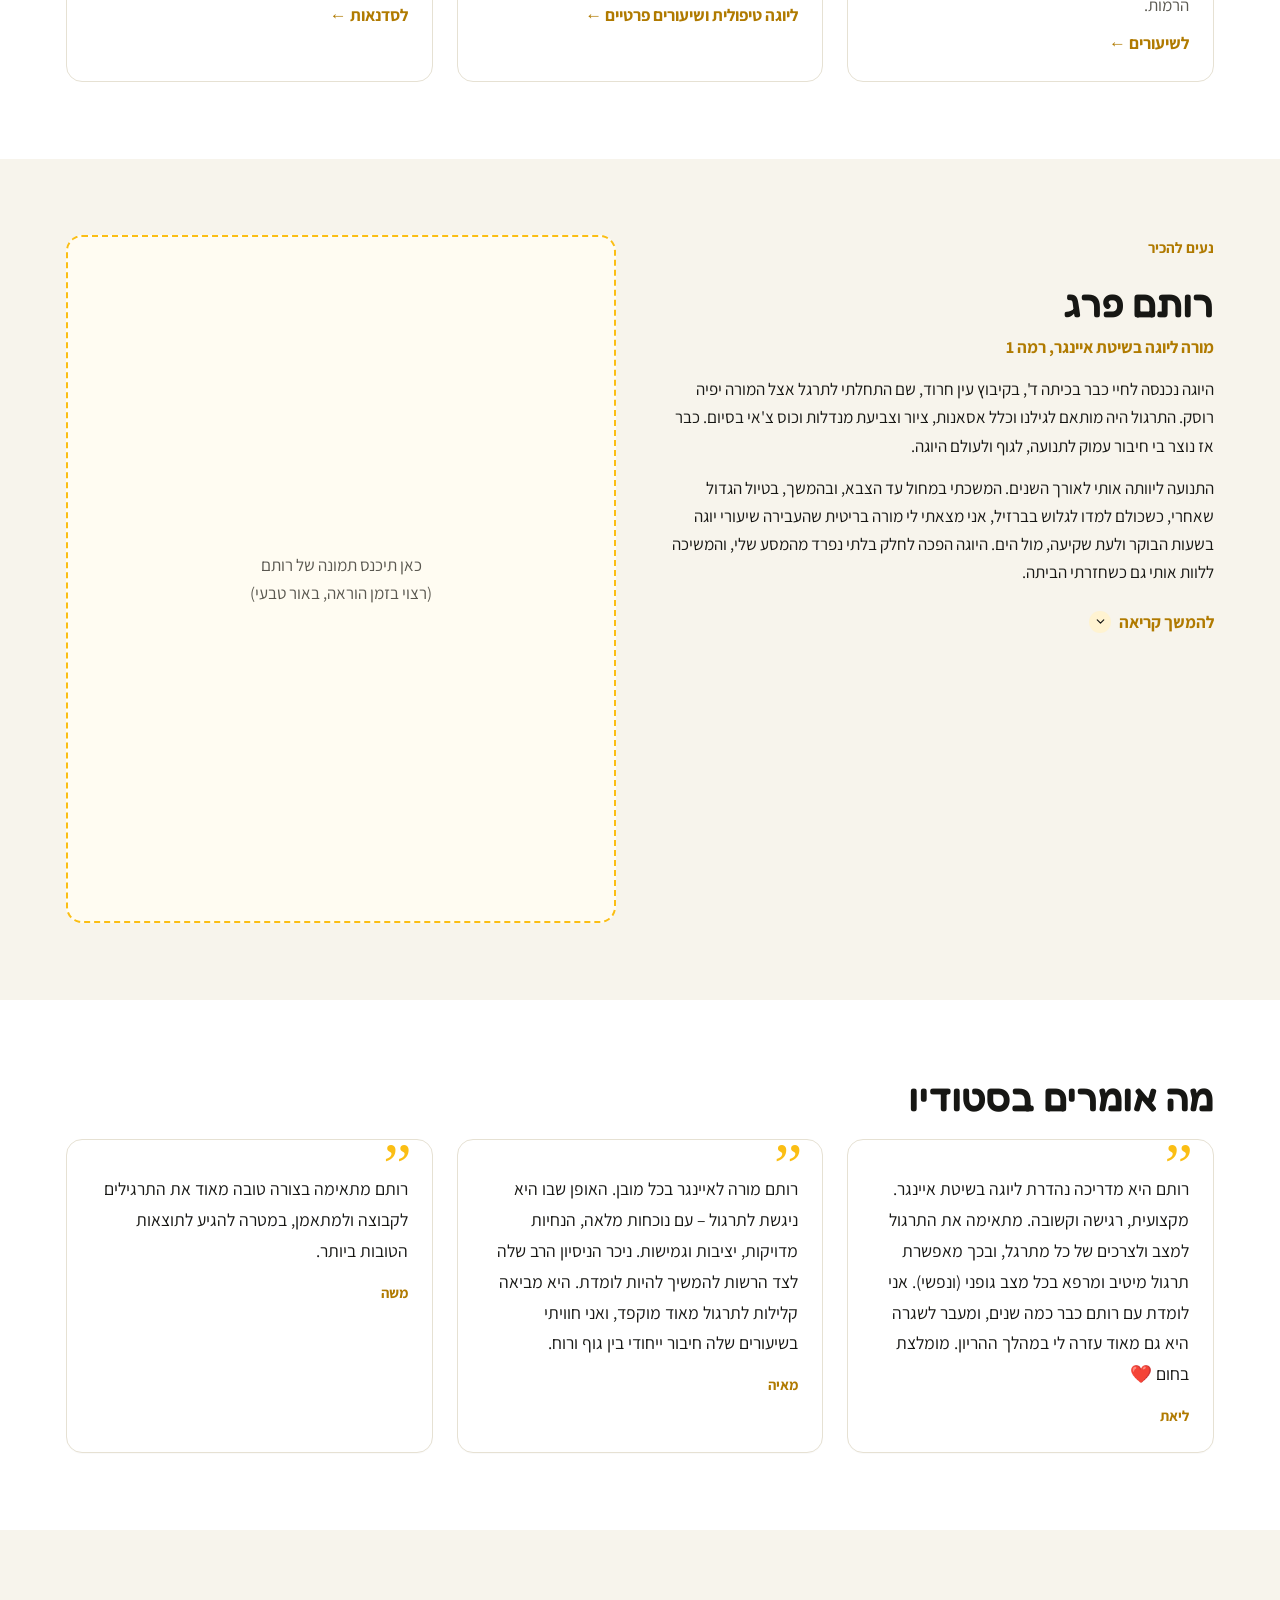
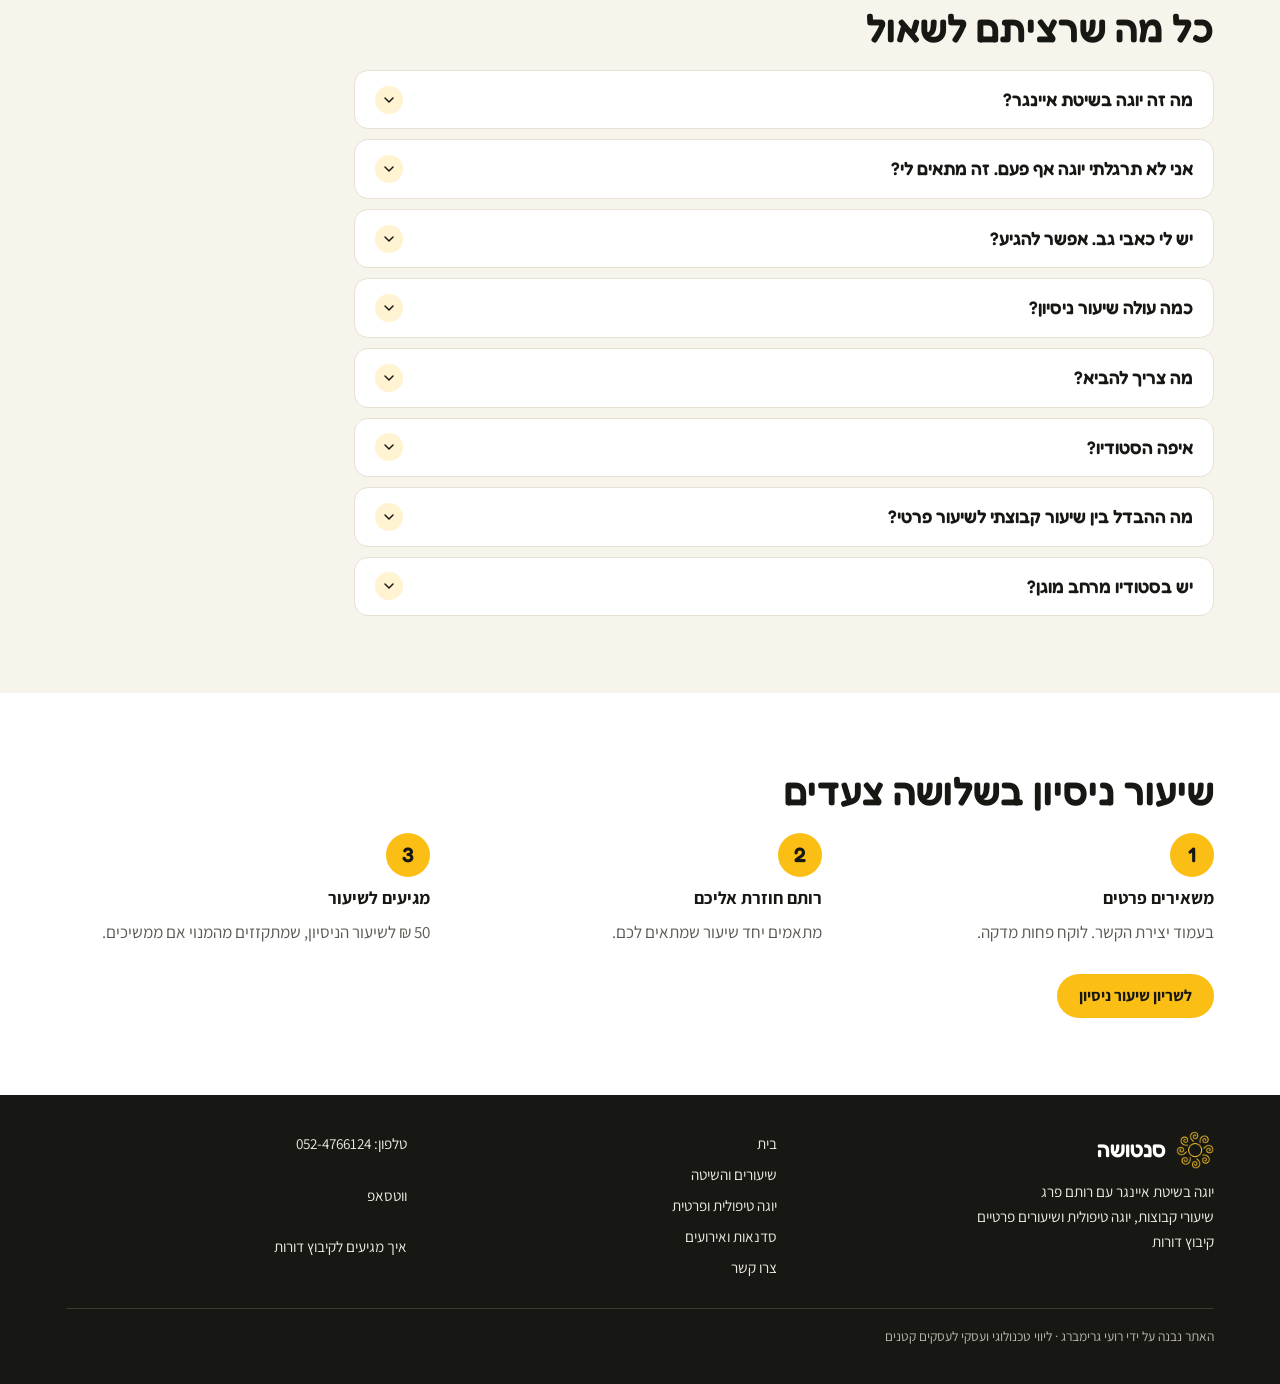
==== commit 57bd82fd: "Apply Rotem's corrections: Wed 19:30, class descriptions, lesson structure, gear, period/pregnancy n" ====
--- a/index.html
+++ b/index.html
@@ -47,8 +47,8 @@
   {
    "@type": "OpeningHoursSpecification",
    "dayOfWeek": "https://schema.org/Wednesday",
-   "opens": "19:00",
-   "closes": "20:30"
+   "opens": "19:30",
+   "closes": "21:00"
   },
   {
    "@type": "OpeningHoursSpecification",
@@ -77,7 +77,7 @@
    "name": "מה זה יוגה בשיטת איינגר?",
    "acceptedAnswer": {
     "@type": "Answer",
-    "text": "שיטה שפיתח ב.ק.ס. איינגר, שמתמקדת בדיוק וביישור נכון של הגוף בכל תנוחה. בשיעור עובדים עם אביזרי עזר כמו כיסאות, לבנים, חגורות ובולסטרים, כך שכל מתרגל יכול להגיע לתנוחה בצורה בטוחה, בכל גיל ובכל מצב גופני."
+    "text": "שיטה שפיתח ב.ק.ס. איינגר, שמתמקדת בדיוק וביישור נכון של הגוף בכל תנוחה. בשיעור עובדים עם אביזרי עזר, כך שכל מתרגל יכול להגיע לתנוחה בצורה בטוחה, בכל גיל ובכל מצב גופני."
    }
   },
   {
@@ -85,7 +85,7 @@
    "name": "אני לא תרגלתי יוגה אף פעם. זה מתאים לי?",
    "acceptedAnswer": {
     "@type": "Answer",
-    "text": "כן. השיעורים בימי שני ב-18:15 וברביעי ב-19:00 מיועדים למתחילים ולממשיכים, עם הסבר מפורט על כל תנוחה. גם בשיעור לכל הרמות בשישי כל תנוחה מוצגת בכמה גרסאות."
+    "text": "כן. השיעורים בימי שני ב-18:15 וברביעי ב-19:30 מיועדים למתחילים ולממשיכים, עם הסבר מפורט על כל תנוחה. גם שיעור הבוקר בשישי פתוח לכל הרמות."
    }
   },
   {
@@ -109,7 +109,7 @@
    "name": "מה צריך להביא?",
    "acceptedAnswer": {
     "@type": "Answer",
-    "text": "בגדים נוחים שמאפשרים תנועה ובקבוק מים. מתרגלים יחפים, וכל האביזרים מחכים בסטודיו."
+    "text": "בסטודיו יש את כל הציוד הנדרש. אם תבחרו להביא מזרן אישי מהבית, אתם מוזמנים לעשות זאת."
    }
   },
   {
@@ -125,7 +125,15 @@
    "name": "מה ההבדל בין שיעור קבוצתי לשיעור פרטי?",
    "acceptedAnswer": {
     "@type": "Answer",
-    "text": "בשיעור הקבוצתי מתרגלים עד 12 אנשים, עם תשומת לב אישית בתוך הקבוצה. שיעור פרטי הוא מפגש אחד על אחד, שנבנה סביב צורך מסוים, כמו כאב, פציעה או מגבלה, ומסתיים ברצף תרגול לבית."
+    "text": "בשיעור הקבוצתי מתרגלים עד 12 אנשים, עם תשומת לב אישית בתוך הקבוצה. שיעור פרטי הוא מפגש אחד על אחד, שנבנה סביב צורך מסוים, כמו כאב, פציעה או מגבלה."
+   }
+  },
+  {
+   "@type": "Question",
+   "name": "יש בסטודיו מרחב מוגן?",
+   "acceptedAnswer": {
+    "@type": "Answer",
+    "text": "כן, בסטודיו יש מרחב מוגן."
    }
   }
  ]
@@ -135,7 +143,7 @@
 <link rel="preconnect" href="https://fonts.googleapis.com">
 <link rel="preconnect" href="https://fonts.gstatic.com" crossorigin>
 <link rel="stylesheet" href="https://fonts.googleapis.com/css2?family=Fredoka:wght@500;600&family=Assistant:wght@400;600;700&display=swap">
-<link rel="stylesheet" href="css/site.css">
+<link rel="stylesheet" href="css/site.css?v=20261124b">
 </head>
 <body>
 <header class="top">
@@ -172,13 +180,13 @@
     <div class="cls"><span class="t">20:00–21:30</span><span class="n">גב ומפרקים</span></div></div>
   <div class="day off" role="listitem"><span class="dn">שלישי</span></div>
   <div class="day" role="listitem"><span class="dn">רביעי</span>
-    <div class="cls"><span class="t">19:00–20:30</span><span class="n">מתחילים / ממשיכים</span></div></div>
+    <div class="cls"><span class="t">19:30–21:00</span><span class="n">מתחילים / ממשיכים</span></div></div>
   <div class="day off" role="listitem"><span class="dn">חמישי</span></div>
   <div class="day" role="listitem"><span class="dn">שישי</span>
-    <div class="cls"><span class="t">8:30–10:00</span><span class="n">לכל הרמות</span></div></div>
+    <div class="cls"><span class="t">8:30–10:00</span><span class="n">בוקר לכל הרמות</span></div></div>
   <div class="day off" role="listitem"><span class="dn">שבת</span></div>
 </div>
-    <p class="week-note">כל שיעור נמשך שעה וחצי, בקבוצה קטנה של עד 12 מתרגלים.</p>
+    <p class="week-note">שיעורים של 60 עד 90 דקות, בקבוצה קטנה של עד 12 מתרגלים.</p>
     <p style="margin-top:18px"><a class="btn ghost" href="classes.html">עוד על השיטה ועל השיעורים</a></p>
   </div>
 </section>
@@ -226,7 +234,7 @@
 <section class="band alt" id="faq">
   <div class="wrap">
     <h2>כל מה שרציתם לשאול</h2>
-    <div class="faq"><details><summary>מה זה יוגה בשיטת איינגר?</summary><p>שיטה שפיתח ב.ק.ס. איינגר, שמתמקדת בדיוק וביישור נכון של הגוף בכל תנוחה. בשיעור עובדים עם אביזרי עזר כמו כיסאות, לבנים, חגורות ובולסטרים, כך שכל מתרגל יכול להגיע לתנוחה בצורה בטוחה, בכל גיל ובכל מצב גופני.</p></details><details><summary>אני לא תרגלתי יוגה אף פעם. זה מתאים לי?</summary><p>כן. השיעורים בימי שני ב-18:15 וברביעי ב-19:00 מיועדים למתחילים ולממשיכים, עם הסבר מפורט על כל תנוחה. גם בשיעור לכל הרמות בשישי כל תנוחה מוצגת בכמה גרסאות.</p></details><details><summary>יש לי כאבי גב. אפשר להגיע?</summary><p>כן. השיעור בימי שני ב-20:00 מוקדש לגב ולמפרקים, עם הרבה תמיכה של אביזרים. חשוב לספר לרותם על הכאב לפני השיעור, ובמקרה של פציעה או כאב חריף להתייעץ קודם עם רופא או פיזיותרפיסט.</p></details><details><summary>כמה עולה שיעור ניסיון?</summary><p>50 ₪. מי שממשיך למנוי מקבל את הסכום בקיזוז מהתשלום הראשון. פרטים על מנויים וכרטיסיות מקבלים בשיחה עם רותם.</p></details><details><summary>מה צריך להביא?</summary><p>בגדים נוחים שמאפשרים תנועה ובקבוק מים. מתרגלים יחפים, וכל האביזרים מחכים בסטודיו.</p></details><details><summary>איפה הסטודיו?</summary><p>בקיבוץ דורות שבמועצה האזורית שער הנגב. את הוראות ההגעה המדויקות רותם שולחת כשמתאמים את השיעור.</p></details><details><summary>מה ההבדל בין שיעור קבוצתי לשיעור פרטי?</summary><p>בשיעור הקבוצתי מתרגלים עד 12 אנשים, עם תשומת לב אישית בתוך הקבוצה. שיעור פרטי הוא מפגש אחד על אחד, שנבנה סביב צורך מסוים, כמו כאב, פציעה או מגבלה, ומסתיים ברצף תרגול לבית.</p></details><details class="todo"><summary>יש בסטודיו מרחב מוגן?</summary><p>כאן רותם תכתוב את התשובה: איפה המרחב המוגן הקרוב ומה עושים בזמן התרעה. (עד שתיכתב תשובה, השאלה הזו לא נכנסת לנתונים המובנים.)</p></details></div>
+    <div class="faq"><details><summary>מה זה יוגה בשיטת איינגר?</summary><p>שיטה שפיתח ב.ק.ס. איינגר, שמתמקדת בדיוק וביישור נכון של הגוף בכל תנוחה. בשיעור עובדים עם אביזרי עזר, כך שכל מתרגל יכול להגיע לתנוחה בצורה בטוחה, בכל גיל ובכל מצב גופני.</p></details><details><summary>אני לא תרגלתי יוגה אף פעם. זה מתאים לי?</summary><p>כן. השיעורים בימי שני ב-18:15 וברביעי ב-19:30 מיועדים למתחילים ולממשיכים, עם הסבר מפורט על כל תנוחה. גם שיעור הבוקר בשישי פתוח לכל הרמות.</p></details><details><summary>יש לי כאבי גב. אפשר להגיע?</summary><p>כן. השיעור בימי שני ב-20:00 מוקדש לגב ולמפרקים, עם הרבה תמיכה של אביזרים. חשוב לספר לרותם על הכאב לפני השיעור, ובמקרה של פציעה או כאב חריף להתייעץ קודם עם רופא או פיזיותרפיסט.</p></details><details><summary>כמה עולה שיעור ניסיון?</summary><p>50 ₪. מי שממשיך למנוי מקבל את הסכום בקיזוז מהתשלום הראשון. פרטים על מנויים וכרטיסיות מקבלים בשיחה עם רותם.</p></details><details><summary>מה צריך להביא?</summary><p>בסטודיו יש את כל הציוד הנדרש. אם תבחרו להביא מזרן אישי מהבית, אתם מוזמנים לעשות זאת.</p></details><details><summary>איפה הסטודיו?</summary><p>בקיבוץ דורות שבמועצה האזורית שער הנגב. את הוראות ההגעה המדויקות רותם שולחת כשמתאמים את השיעור.</p></details><details><summary>מה ההבדל בין שיעור קבוצתי לשיעור פרטי?</summary><p>בשיעור הקבוצתי מתרגלים עד 12 אנשים, עם תשומת לב אישית בתוך הקבוצה. שיעור פרטי הוא מפגש אחד על אחד, שנבנה סביב צורך מסוים, כמו כאב, פציעה או מגבלה.</p></details><details><summary>יש בסטודיו מרחב מוגן?</summary><p>כן, בסטודיו יש מרחב מוגן.</p></details></div>
   </div>
 </section>
 <section class="band">
@@ -256,6 +264,6 @@
     <p class="credit">האתר נבנה על ידי רועי גרימברג · ליווי טכנולוגי ועסקי לעסקים קטנים</p>
   </div>
 </footer>
-<script src="js/site.js"></script>
+<script src="js/site.js?v=20261124b"></script>
 </body>
 </html>
